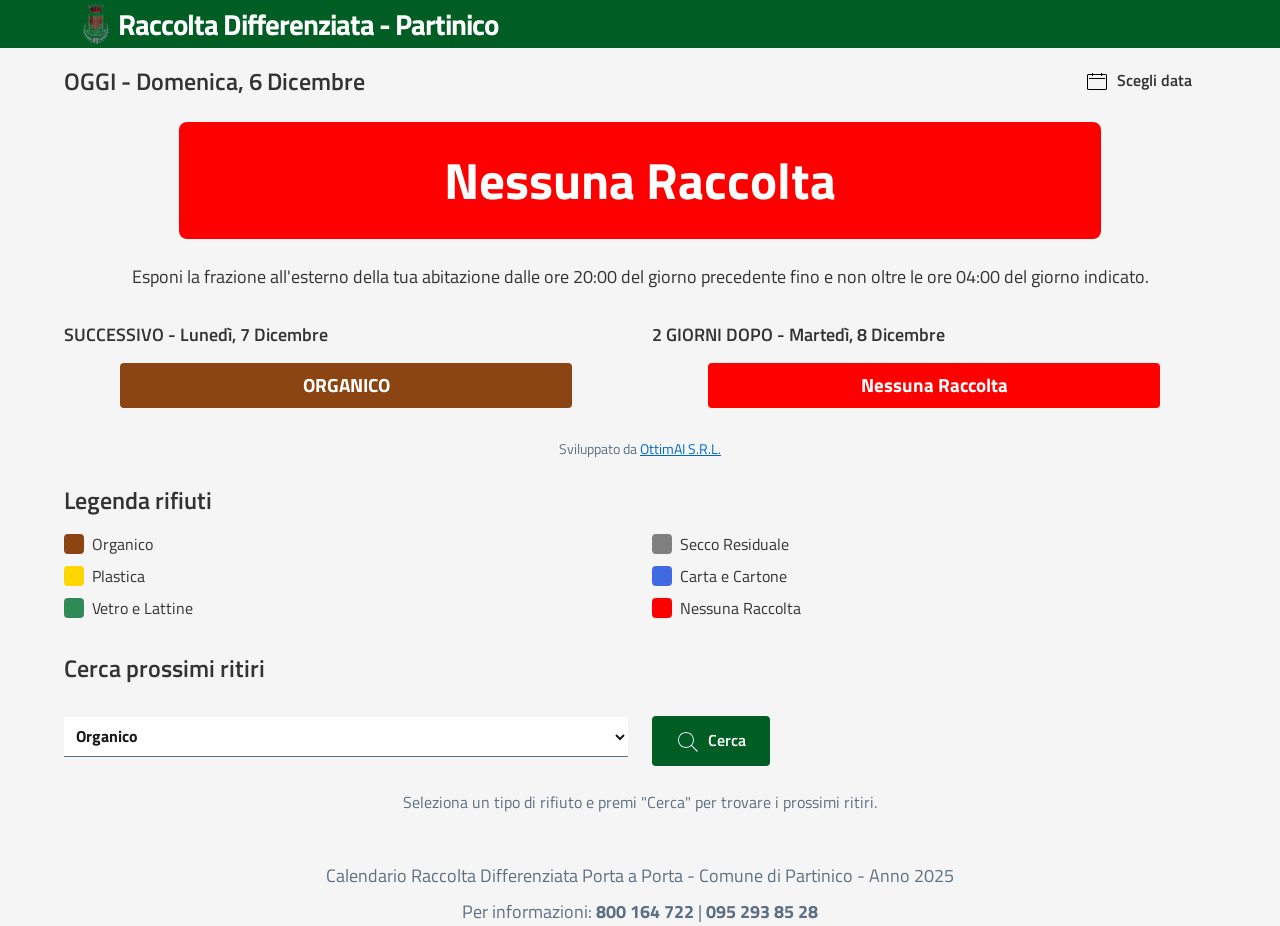
==== index.html @ b83c81ab "add June through December 2026 to waste schedule Backfilled 214 entries from the 2026 PDF calendar (" ====
<!DOCTYPE html>
<html lang="it">

<head>
    <meta charset="UTF-8">
    <meta name="viewport" content="width=device-width, initial-scale=1.0">
    <title>Raccolta Differenziata Partinico</title>
    <link rel="manifest" href="manifest.json">
    <link rel="icon" href="icons/icon-48x48.png" type="image/png">
    <meta name="theme-color" content="#005e25">
    <meta name="apple-mobile-web-app-capable" content="yes">
    <meta name="apple-mobile-web-app-status-bar-style" content="black">
    <meta name="apple-mobile-web-app-title" content="Raccolta Differenziata Partinico">
    <link rel="apple-touch-icon" href="icons/icon-152x152.png">
    <link rel="apple-touch-icon" sizes="152x152" href="icons/icon-152x152.png">
    <link rel="apple-touch-icon" sizes="192x192" href="icons/icon-192x192.png">

    <!-- Bootstrap Italia CSS -->
    <link rel="stylesheet" href="bootstrap-italia/css/bootstrap-italia.min.css">
    <!-- Custom Theme CSS -->
    <link rel="stylesheet" href="custom-theme.css">

</head>

<body>
    <!-- Bootstrap Italia Header -->
    <header class="it-header-wrapper">
        <div class="it-header-slim-wrapper">
            <div class="container">
                <div class="row">
                    <div class="col-12">
                        <div class="it-header-slim-wrapper-content">
                            <div class="header-slim-left">
                                <div class="d-flex align-items-center">
                                    <img src="/cropped-Partinico-Logo-New.png" alt="Comune di Partinico" height="40"
                                        class="me-2">
                                    <div class="it-brand-text">
                                        <h1 class="it-brand-title">Raccolta Differenziata - Partinico</h1>
                                    </div>
                                </div>
                            </div>
                            <div class="header-slim-right">
                                <div class="d-flex align-items-center gap-3">
                                    <button id="install-button" class="btn btn-outline-light btn-sm install-button"
                                        style="display: none;">
                                        <svg class="icon me-1 dark" style="width: 12px; height: 12px;">
                                            <use href="bootstrap-italia/svg/sprites.svg#it-plus"></use>
                                        </svg>
                                        Installa
                                    </button>
                                </div>
                            </div>
                        </div>
                    </div>
                </div>
            </div>
        </div>
    </header>

    <!-- Main Content Container -->
    <div class="container">

        <!-- Today's Waste Text -->
        <div class="mb-4 mt-2">
            <div class="d-flex justify-content-between align-items-center mb-3">
                <h5 class="mb-0">
                    <span id="display-date-label">OGGI</span> - <span id="today-date"></span>
                </h5>
                <button id="date-picker-button" class="btn btn-sm btn-outline">
                    <svg class="icon icon-sm me-1">
                        <use href="bootstrap-italia/svg/sprites.svg#it-calendar"></use>
                    </svg>
                    Scegli data
                </button>
            </div>
            <div class="text-center">
                <div id="today-waste-type" class="badge-waste mb-3">Caricamento...</div>
                <p class="mb-0">Esponi la frazione all'esterno della tua abitazione dalle ore 20:00 del giorno
                    precedente fino e non oltre le ore 04:00 del giorno indicato.</p>
            </div>
        </div>

        <!-- Next Days Cards -->
        <div class="row mb-1">
            <div class="col-md-6">
                <div class="mb-4 mt-2">
                    <div class="d-flex justify-content-between align-items-center mb-3">
                        <h6 class="mb-0">
                            SUCCESSIVO - <span id="tomorrow-date"></span>
                        </h6>
                    </div>
                    <div class="text-center">
                        <div id="tomorrow-waste-type" class="badge-waste small">Caricamento...</div>
                    </div>
                </div>
            </div>
            <div class="col-md-6">
                <div class="mb-4 mt-2">
                    <div class="d-flex justify-content-between align-items-center mb-3">
                        <h6 class="mb-0">
                            2 GIORNI DOPO - <span id="day-after-date"></span>
                        </h6>
                    </div>
                    <div class="text-center">
                        <div id="day-after-waste-type" class="badge-waste small">Caricamento...</div>
                    </div>
                </div>
            </div>
        </div>

        <div class="text-center mb-4">
            <small class="text-muted">Sviluppato da <a href="https://ottimai.com" target="_blank" rel="noopener noreferrer">OttimAI S.R.L.</a></small>
        </div>

        <!-- Legend Card -->
        <div class="mb-4">
            <div class="d-flex justify-content-between align-items-center mb-3">
                <h5 class="mb-0">
                    Legenda rifiuti
                </h5>
            </div>
            <div class="row">
                <div class="col-md-6 col-12 mb-2">
                    <div class="d-flex align-items-center">
                        <span class="legend-color organico me-2"></span>
                        <span>Organico</span>
                    </div>
                </div>
                <div class="col-md-6 col-12 mb-2">
                    <div class="d-flex align-items-center">
                        <span class="legend-color secco-residuale me-2"></span>
                        <span>Secco Residuale</span>
                    </div>
                </div>
                <div class="col-md-6 col-12 mb-2">
                    <div class="d-flex align-items-center">
                        <span class="legend-color plastica me-2"></span>
                        <span>Plastica</span>
                    </div>
                </div>
                <div class="col-md-6 col-12 mb-2">
                    <div class="d-flex align-items-center">
                        <span class="legend-color carta-cartone me-2"></span>
                        <span>Carta e Cartone</span>
                    </div>
                </div>
                <div class="col-md-6 col-12 mb-2">
                    <div class="d-flex align-items-center">
                        <span class="legend-color vetro-lattine me-2"></span>
                        <span>Vetro e Lattine</span>
                    </div>
                </div>
                <div class="col-md-6 col-12 mb-2">
                    <div class="d-flex align-items-center">
                        <span class="legend-color nessuna-raccolta me-2"></span>
                        <span>Nessuna Raccolta</span>
                    </div>
                </div>
            </div>
        </div>

        <!-- Waste Search Card -->
        <div class="mb-4">
            <div class="d-flex justify-content-between align-items-center mb-3">
                <h5 class="mb-0">
                    Cerca prossimi ritiri
                </h5>
            </div>
            <div class="row align-items-center mb-3 py-2">
                <div class="col select-wrapper">
                    <select id="waste-type-select" class="form-control">
                        <option value="ORGANICO">Organico</option>
                        <option value="SECCO RESIDUALE">Secco Residuale</option>
                        <option value="PLASTICA">Plastica</option>
                        <option value="CARTA E CARTONE">Carta e Cartone</option>
                        <option value="VETRO E LATTINE">Vetro e Lattine</option>
                    </select>
                </div>
                <div class="col">
                    <button id="search-waste-button" class="btn btn-primary mt-2">
                        <svg class="icon icon-light icon-sm me-1">
                            <use href="bootstrap-italia/svg/sprites.svg#it-search"></use>
                        </svg>
                        Cerca
                    </button>
                </div>
            </div>
            <div id="waste-search-results">
                <div class="results-message text-center text-muted">
                    Seleziona un tipo di rifiuto e premi "Cerca" per trovare i prossimi ritiri.
                </div>
                <div class="next-pickups" style="display: none;">
                    <h6>Prossimi 3 ritiri:</h6>
                    <div class="row">
                        <div class="col-lg-4 col-md-6 mb-3">
                            <div class="it-card pickup-card">
                                <div class="it-card-body text-center">
                                    <div class="pickup-date fw-bold" id="pickup-date-1">Data</div>
                                    <div class="pickup-day text-muted" id="pickup-day-1">Giorno</div>
                                </div>
                            </div>
                        </div>
                        <div class="col-lg-4 col-md-6 mb-3">
                            <div class="it-card pickup-card">
                                <div class="it-card-body text-center">
                                    <div class="pickup-date fw-bold" id="pickup-date-2">Data</div>
                                    <div class="pickup-day text-muted" id="pickup-day-2">Giorno</div>
                                </div>
                            </div>
                        </div>
                        <div class="col-lg-4 col-md-6 mb-3">
                            <div class="it-card pickup-card">
                                <div class="it-card-body text-center">
                                    <div class="pickup-date fw-bold" id="pickup-date-3">Data</div>
                                    <div class="pickup-day text-muted" id="pickup-day-3">Giorno</div>
                                </div>
                            </div>
                        </div>
                    </div>
                </div>
            </div>
        </div>

        <!-- Footer -->
        <footer class="mt-5">
            <div class="text-center text-muted">
                <p class="mb-2">Calendario Raccolta Differenziata Porta a Porta - Comune di Partinico - Anno 2025</p>
                <p class="mb-0">Per informazioni: <strong>800 164 722</strong> | <strong>095 293 85 28</strong></p>
            </div>
        </footer>
    </div>

    <!-- Bootstrap Italia Calendar Modal -->
    <div class="modal fade" id="calendar-container" tabindex="-1" aria-labelledby="calendarModalLabel"
        aria-hidden="true">
        <div class="modal-dialog modal-dialog-centered">
            <div class="modal-content">
                <div class="modal-header">
                    <h5 class="modal-title" id="calendar-month-year">Mese Anno</h5>
                    <div class="d-flex gap-2 mb-2">
                        <button type="button" class="btn btn-primary btn-xs" id="prev-month">
                            <svg class="icon icon-xs icon-light">
                                <use href="bootstrap-italia/svg/sprites.svg#it-chevron-left"></use>
                            </svg>
                        </button>
                        <button type="button" class="btn btn-primary btn-xs" id="next-month">
                            <svg class="icon icon-xs icon-light">
                                <use href="bootstrap-italia/svg/sprites.svg#it-chevron-right"></use>
                            </svg>
                        </button>
                    </div>
                </div>
                <div class="modal-body">
                    <div class="calendar-grid" id="calendar-grid">
                        <!-- Day headers -->
                        <div class="calendar-day-header">L</div>
                        <div class="calendar-day-header">M</div>
                        <div class="calendar-day-header">M</div>
                        <div class="calendar-day-header">G</div>
                        <div class="calendar-day-header">V</div>
                        <div class="calendar-day-header">S</div>
                        <div class="calendar-day-header">D</div>

                        <!-- Calendar days will be inserted here by JavaScript -->
                    </div>
                </div>
                <div class="modal-footer">
                    <button type="button" class="btn btn-secondary" id="today-button">Oggi</button>
                    <button type="button" class="btn btn-outline-secondary" data-bs-dismiss="modal"
                        id="close-calendar">Chiudi</button>
                </div>
            </div>
        </div>
    </div>

    <!-- iOS Install Instructions Modal -->
    <div class="modal fade" id="ios-install-modal" tabindex="-1" aria-labelledby="iosInstallModalLabel"
        aria-hidden="true">
        <div class="modal-dialog modal-dialog-centered">
            <div class="modal-content">
                <div class="modal-header">
                    <h5 class="modal-title" id="iosInstallModalLabel">Installa l'app</h5>
                    <button type="button" class="btn-close" data-bs-dismiss="modal" aria-label="Chiudi"></button>
                </div>
                <div class="modal-body">
                    <p>Per installare questa app sul tuo dispositivo iOS:</p>
                    <ol class="mb-0">
                        <li>Tocca l'icona <strong>Condividi</strong>
                            <svg class="icon icon-sm align-middle">
                                <use href="bootstrap-italia/svg/sprites.svg#it-share"></use>
                            </svg>
                            nella barra di Safari.
                        </li>
                        <li>Scorri e seleziona <strong>"Aggiungi a Home"</strong>.</li>
                        <li>Tocca <strong>"Aggiungi"</strong> in alto a destra.</li>
                    </ol>
                </div>
                <div class="modal-footer">
                    <button type="button" class="btn btn-outline-secondary" data-bs-dismiss="modal">Chiudi</button>
                </div>
            </div>
        </div>
    </div>

    <!-- Bootstrap Italia JavaScript -->
    <script src="bootstrap-italia/js/bootstrap-italia.bundle.min.js"></script>

    <script>
        bootstrap.loadFonts('/bootstrap-italia/fonts');
        // Waste schedule data - format: YYYY-MM-DD
        const wasteSchedule = {
            // January 2025
            "2025-01-01": "Nessuna Raccolta",
            "2025-01-02": "CARTA E CARTONE",
            "2025-01-03": "ORGANICO",
            "2025-01-04": "PLASTICA",
            "2025-01-05": "Nessuna Raccolta",
            "2025-01-06": "Nessuna Raccolta",
            "2025-01-07": "ORGANICO",
            "2025-01-08": "SECCO RESIDUALE",
            "2025-01-09": "CARTA E CARTONE",
            "2025-01-10": "ORGANICO",
            "2025-01-11": "PLASTICA",
            "2025-01-12": "Nessuna Raccolta",
            "2025-01-13": "ORGANICO",
            "2025-01-14": "SECCO RESIDUALE",
            "2025-01-15": "VETRO E LATTINE",
            "2025-01-16": "CARTA E CARTONE",
            "2025-01-17": "ORGANICO",
            "2025-01-18": "PLASTICA",
            "2025-01-19": "Nessuna Raccolta",
            "2025-01-20": "ORGANICO",
            "2025-01-21": "SECCO RESIDUALE",
            "2025-01-22": "CARTA E CARTONE",
            "2025-01-23": "ORGANICO",
            "2025-01-24": "ORGANICO",
            "2025-01-25": "PLASTICA",
            "2025-01-26": "Nessuna Raccolta",
            "2025-01-27": "ORGANICO",
            "2025-01-28": "SECCO RESIDUALE",
            "2025-01-29": "VETRO E LATTINE",
            "2025-01-30": "CARTA E CARTONE",
            "2025-01-31": "ORGANICO",
            // February 2025
            "2025-02-01": "PLASTICA",
            "2025-02-02": "Nessuna Raccolta",
            "2025-02-03": "ORGANICO",
            "2025-02-04": "SECCO RESIDUALE",
            "2025-02-05": "VETRO E LATTINE",
            "2025-02-06": "CARTA E CARTONE",
            "2025-02-07": "ORGANICO",
            "2025-02-08": "PLASTICA",
            "2025-02-09": "Nessuna Raccolta",
            "2025-02-10": "ORGANICO",
            "2025-02-11": "SECCO RESIDUALE",
            "2025-02-12": "VETRO E LATTINE",
            "2025-02-13": "CARTA E CARTONE",
            "2025-02-14": "ORGANICO",
            "2025-02-15": "PLASTICA",
            "2025-02-16": "Nessuna Raccolta",
            "2025-02-17": "ORGANICO",
            "2025-02-18": "SECCO RESIDUALE",
            "2025-02-19": "VETRO E LATTINE",
            "2025-02-20": "CARTA E CARTONE",
            "2025-02-21": "ORGANICO",
            "2025-02-22": "PLASTICA",
            "2025-02-23": "Nessuna Raccolta",
            "2025-02-24": "ORGANICO",
            "2025-02-25": "SECCO RESIDUALE",
            "2025-02-26": "VETRO E LATTINE",
            "2025-02-27": "CARTA E CARTONE",
            "2025-02-28": "ORGANICO",
            // March 2025
            "2025-03-01": "PLASTICA",
            "2025-03-02": "Nessuna Raccolta",
            "2025-03-03": "ORGANICO",
            "2025-03-04": "SECCO RESIDUO",
            "2025-03-05": "VETRO E LATTINE",
            "2025-03-06": "CARTA E CARTONE",
            "2025-03-07": "ORGANICO",
            "2025-03-08": "PLASTICA",
            "2025-03-09": "Nessuna Raccolta",
            "2025-03-10": "ORGANICO",
            "2025-03-11": "SECCO RESIDUO",
            "2025-03-12": "VETRO E LATTINE",
            "2025-03-13": "CARTA E CARTONE",
            "2025-03-14": "ORGANICO",
            "2025-03-15": "PLASTICA",
            "2025-03-16": "Nessuna Raccolta",
            "2025-03-17": "ORGANICO",
            "2025-03-18": "SECCO RESIDUO",
            "2025-03-19": "VETRO E LATTINE",
            "2025-03-20": "CARTA E CARTONE",
            "2025-03-21": "ORGANICO",
            "2025-03-22": "PLASTICA",
            "2025-03-23": "Nessuna Raccolta",
            "2025-03-24": "ORGANICO",
            "2025-03-25": "SECCO RESIDUO",
            "2025-03-26": "VETRO E LATTINE",
            "2025-03-27": "CARTA E CARTONE",
            "2025-03-28": "ORGANICO",
            "2025-03-29": "PLASTICA",
            "2025-03-30": "Nessuna Raccolta",
            "2025-03-31": "ORGANICO",
            // April 2025
            "2025-04-01": "SECCO RESIDUALE",
            "2025-04-02": "VETRO E LATTINE",
            "2025-04-03": "CARTA E CARTONE",
            "2025-04-04": "ORGANICO",
            "2025-04-05": "PLASTICA",
            "2025-04-06": "Nessuna Raccolta",
            "2025-04-07": "ORGANICO",
            "2025-04-08": "SECCO RESIDUALE",
            "2025-04-09": "VETRO E LATTINE",
            "2025-04-10": "CARTA E CARTONE",
            "2025-04-11": "ORGANICO",
            "2025-04-12": "PLASTICA",
            "2025-04-13": "Nessuna Raccolta",
            "2025-04-14": "ORGANICO",
            "2025-04-15": "SECCO RESIDUALE",
            "2025-04-16": "VETRO E LATTINE",
            "2025-04-17": "CARTA E CARTONE",
            "2025-04-18": "ORGANICO",
            "2025-04-19": "PLASTICA",
            "2025-04-20": "Nessuna Raccolta",
            "2025-04-21": "Nessuna Raccolta",
            "2025-04-22": "ORGANICO",
            "2025-04-23": "CARTA E CARTONE",
            "2025-04-24": "ORGANICO",
            "2025-04-25": "Nessuna Raccolta",
            "2025-04-26": "PLASTICA",
            "2025-04-27": "Nessuna Raccolta",
            "2025-04-28": "SECCO RESIDUALE",
            "2025-04-29": "VETRO E LATTINE",
            "2025-04-30": "ORGANICO",
            // May 2025
            "2025-05-01": "Nessuna Raccolta",
            "2025-05-02": "ORGANICO",
            "2025-05-03": "PLASTICA",
            "2025-05-04": "Nessuna Raccolta",
            "2025-05-05": "ORGANICO",
            "2025-05-06": "SECCO RESIDUALE",
            "2025-05-07": "VETRO E LATTINE",
            "2025-05-08": "CARTA E CARTONE",
            "2025-05-09": "ORGANICO",
            "2025-05-10": "PLASTICA",
            "2025-05-11": "Nessuna Raccolta",
            "2025-05-12": "ORGANICO",
            "2025-05-13": "SECCO RESIDUALE",
            "2025-05-14": "VETRO E LATTINE",
            "2025-05-15": "CARTA E CARTONE",
            "2025-05-16": "ORGANICO",
            "2025-05-17": "PLASTICA",
            "2025-05-18": "Nessuna Raccolta",
            "2025-05-19": "ORGANICO",
            "2025-05-20": "SECCO RESIDUALE",
            "2025-05-21": "VETRO E LATTINE",
            "2025-05-22": "CARTA E CARTONE",
            "2025-05-23": "ORGANICO",
            "2025-05-24": "PLASTICA",
            "2025-05-25": "Nessuna Raccolta",
            "2025-05-26": "ORGANICO",
            "2025-05-27": "SECCO RESIDUALE",
            "2025-05-28": "VETRO E LATTINE",
            "2025-05-29": "CARTA E CARTONE",
            "2025-05-30": "ORGANICO",
            "2025-05-31": "PLASTICA",
            // June 2025
            "2025-06-01": "Nessuna Raccolta",
            "2025-06-02": "Nessuna Raccolta",
            "2025-06-03": "ORGANICO",
            "2025-06-04": "VETRO E LATTINE",
            "2025-06-05": "CARTA E CARTONE",
            "2025-06-06": "ORGANICO",
            "2025-06-07": "PLASTICA",
            "2025-06-08": "Nessuna Raccolta",
            "2025-06-09": "ORGANICO",
            "2025-06-10": "SECCO RESIDUALE",
            "2025-06-11": "VETRO E LATTINE",
            "2025-06-12": "CARTA E CARTONE",
            "2025-06-13": "ORGANICO",
            "2025-06-14": "PLASTICA",
            "2025-06-15": "Nessuna Raccolta",
            "2025-06-16": "ORGANICO",
            "2025-06-17": "VETRO E LATTINE",
            "2025-06-18": "ORGANICO",
            "2025-06-19": "CARTA E CARTONE",
            "2025-06-20": "ORGANICO",
            "2025-06-21": "PLASTICA",
            "2025-06-22": "Nessuna Raccolta",
            "2025-06-23": "ORGANICO",
            "2025-06-24": "SECCO RESIDUALE",
            "2025-06-25": "ORGANICO",
            "2025-06-26": "CARTA E CARTONE",
            "2025-06-27": "ORGANICO",
            "2025-06-28": "PLASTICA",
            "2025-06-29": "Nessuna Raccolta",
            "2025-06-30": "ORGANICO",
            // July 2025
            "2025-07-01": "VETRO E LATTINE",
            "2025-07-02": "ORGANICO",
            "2025-07-03": "CARTA E CARTONE",
            "2025-07-04": "ORGANICO",
            "2025-07-05": "PLASTICA",
            "2025-07-06": "Nessuna Raccolta",
            "2025-07-07": "ORGANICO",
            "2025-07-08": "SECCO RESIDUALE",
            "2025-07-09": "ORGANICO",
            "2025-07-10": "CARTA E CARTONE",
            "2025-07-11": "ORGANICO",
            "2025-07-12": "PLASTICA",
            "2025-07-13": "Nessuna Raccolta",
            "2025-07-14": "ORGANICO",
            "2025-07-15": "VETRO E LATTINE",
            "2025-07-16": "ORGANICO",
            "2025-07-17": "CARTA E CARTONE",
            "2025-07-18": "ORGANICO",
            "2025-07-19": "PLASTICA",
            "2025-07-20": "Nessuna Raccolta",
            "2025-07-21": "ORGANICO",
            "2025-07-22": "SECCO RESIDUALE",
            "2025-07-23": "ORGANICO",
            "2025-07-24": "CARTA E CARTONE",
            "2025-07-25": "ORGANICO",
            "2025-07-26": "PLASTICA",
            "2025-07-27": "Nessuna Raccolta",
            "2025-07-28": "ORGANICO",
            "2025-07-29": "VETRO E LATTINE",
            "2025-07-30": "ORGANICO",
            "2025-07-31": "CARTA E CARTONE",
            // August 2025
            "2025-08-01": "ORGANICO",
            "2025-08-02": "PLASTICA",
            "2025-08-03": "Nessuna Raccolta",
            "2025-08-04": "ORGANICO",
            "2025-08-05": "SECCO RESIDUALE",
            "2025-08-06": "ORGANICO",
            "2025-08-07": "CARTA E CARTONE",
            "2025-08-08": "ORGANICO",
            "2025-08-09": "PLASTICA",
            "2025-08-10": "Nessuna Raccolta",
            "2025-08-11": "ORGANICO",
            "2025-08-12": "VETRO E LATTINE",
            "2025-08-13": "ORGANICO",
            "2025-08-14": "CARTA E CARTONE",
            "2025-08-15": "Nessuna Raccolta",
            "2025-08-16": "PLASTICA",
            "2025-08-17": "Nessuna Raccolta",
            "2025-08-18": "ORGANICO",
            "2025-08-19": "SECCO RESIDUALE",
            "2025-08-20": "ORGANICO",
            "2025-08-21": "CARTA E CARTONE",
            "2025-08-22": "ORGANICO",
            "2025-08-23": "PLASTICA",
            "2025-08-24": "Nessuna Raccolta",
            "2025-08-25": "ORGANICO",
            "2025-08-26": "VETRO E LATTINE",
            "2025-08-27": "ORGANICO",
            "2025-08-28": "CARTA E CARTONE",
            "2025-08-29": "ORGANICO",
            "2025-08-30": "PLASTICA",
            "2025-08-31": "Nessuna Raccolta",
            // September 2025
            "2025-09-01": "ORGANICO",
            "2025-09-02": "SECCO RESIDUALE",
            "2025-09-03": "ORGANICO",
            "2025-09-04": "CARTA E CARTONE",
            "2025-09-05": "ORGANICO",
            "2025-09-06": "PLASTICA",
            "2025-09-07": "Nessuna Raccolta",
            "2025-09-08": "ORGANICO",
            "2025-09-09": "VETRO E LATTINE",
            "2025-09-10": "ORGANICO",
            "2025-09-11": "CARTA E CARTONE",
            "2025-09-12": "ORGANICO",
            "2025-09-13": "PLASTICA",
            "2025-09-14": "Nessuna Raccolta",
            "2025-09-15": "ORGANICO",
            "2025-09-16": "SECCO RESIDUALE",
            "2025-09-17": "ORGANICO",
            "2025-09-18": "CARTA E CARTONE",
            "2025-09-19": "ORGANICO",
            "2025-09-20": "PLASTICA",
            "2025-09-21": "Nessuna Raccolta",
            "2025-09-22": "ORGANICO",
            "2025-09-23": "VETRO E LATTINE",
            "2025-09-24": "ORGANICO",
            "2025-09-25": "CARTA E CARTONE",
            "2025-09-26": "ORGANICO",
            "2025-09-27": "PLASTICA",
            "2025-09-28": "Nessuna Raccolta",
            "2025-09-29": "ORGANICO",
            "2025-09-30": "SECCO RESIDUALE",
            // October 2025
            "2025-10-01": "ORGANICO",
            "2025-10-02": "CARTA E CARTONE",
            "2025-10-03": "ORGANICO",
            "2025-10-04": "PLASTICA",
            "2025-10-05": "Nessuna Raccolta",
            "2025-10-06": "ORGANICO",
            "2025-10-07": "VETRO E LATTINE",
            "2025-10-08": "ORGANICO",
            "2025-10-09": "CARTA E CARTONE",
            "2025-10-10": "ORGANICO",
            "2025-10-11": "PLASTICA",
            "2025-10-12": "Nessuna Raccolta",
            "2025-10-13": "ORGANICO",
            "2025-10-14": "SECCO RESIDUALE",
            "2025-10-15": "ORGANICO",
            "2025-10-16": "CARTA E CARTONE",
            "2025-10-17": "ORGANICO",
            "2025-10-18": "PLASTICA",
            "2025-10-19": "Nessuna Raccolta",
            "2025-10-20": "ORGANICO",
            "2025-10-21": "VETRO E LATTINE",
            "2025-10-22": "ORGANICO",
            "2025-10-23": "CARTA E CARTONE",
            "2025-10-24": "ORGANICO",
            "2025-10-25": "PLASTICA",
            "2025-10-26": "Nessuna Raccolta",
            "2025-10-27": "ORGANICO",
            "2025-10-28": "SECCO RESIDUALE",
            "2025-10-29": "CARTA E CARTONE",
            "2025-10-30": "ORGANICO",
            "2025-10-31": "PLASTICA",
            // November 2025
            "2025-11-01": "Nessuna Raccolta",
            "2025-11-02": "Nessuna Raccolta",
            "2025-11-03": "ORGANICO",
            "2025-11-04": "VETRO E LATTINE",
            "2025-11-05": "CARTA E CARTONE",
            "2025-11-06": "Nessuna Raccolta",
            "2025-11-07": "ORGANICO",
            "2025-11-08": "PLASTICA",
            "2025-11-09": "Nessuna Raccolta",
            "2025-11-10": "ORGANICO",
            "2025-11-11": "SECCO RESIDUALE",
            "2025-11-12": "VETRO E LATTINE",
            "2025-11-13": "CARTA E CARTONE",
            "2025-11-14": "ORGANICO",
            "2025-11-15": "PLASTICA",
            "2025-11-16": "Nessuna Raccolta",
            "2025-11-17": "ORGANICO",
            "2025-11-18": "SECCO RESIDUALE",
            "2025-11-19": "VETRO E LATTINE",
            "2025-11-20": "CARTA E CARTONE",
            "2025-11-21": "ORGANICO",
            "2025-11-22": "PLASTICA",
            "2025-11-23": "Nessuna Raccolta",
            "2025-11-24": "ORGANICO",
            "2025-11-25": "SECCO RESIDUALE",
            "2025-11-26": "VETRO E LATTINE",
            "2025-11-27": "CARTA E CARTONE",
            "2025-11-28": "ORGANICO",
            "2025-11-29": "PLASTICA",
            "2025-11-30": "Nessuna Raccolta",
            // December 2025
            "2025-12-01": "ORGANICO",
            "2025-12-02": "SECCO RESIDUALE",
            "2025-12-03": "VETRO E LATTINE",
            "2025-12-04": "CARTA E CARTONE",
            "2025-12-05": "ORGANICO",
            "2025-12-06": "PLASTICA",
            "2025-12-07": "Nessuna Raccolta",
            "2025-12-08": "Nessuna Raccolta",
            "2025-12-09": "ORGANICO",
            "2025-12-10": "VETRO E LATTINE",
            "2025-12-11": "CARTA E CARTONE",
            "2025-12-12": "ORGANICO",
            "2025-12-13": "PLASTICA",
            "2025-12-14": "Nessuna Raccolta",
            "2025-12-15": "ORGANICO",
            "2025-12-16": "SECCO RESIDUALE",
            "2025-12-17": "CARTA E CARTONE",
            "2025-12-18": "ORGANICO",
            "2025-12-19": "ORGANICO",
            "2025-12-20": "PLASTICA",
            "2025-12-21": "Nessuna Raccolta",
            "2025-12-22": "ORGANICO",
            "2025-12-23": "SECCO RESIDUALE",
            "2025-12-24": "CARTA E CARTONE",
            "2025-12-25": "Nessuna Raccolta",
            "2025-12-26": "Nessuna Raccolta",
            "2025-12-27": "PLASTICA",
            "2025-12-28": "Nessuna Raccolta",
            "2025-12-29": "ORGANICO",
            "2025-12-30": "VETRO E LATTINE",
            "2025-12-31": "CARTA E CARTONE",
            // January 2026
            "2026-01-01": "Nessuna Raccolta",
            "2026-01-02": "ORGANICO",
            "2026-01-03": "PLASTICA",
            "2026-01-04": "Nessuna Raccolta",
            "2026-01-05": "ORGANICO",
            "2026-01-06": "Nessuna Raccolta",
            "2026-01-07": "SECCO RESIDUALE",
            "2026-01-08": "CARTA E CARTONE",
            "2026-01-09": "ORGANICO",
            "2026-01-10": "PLASTICA",
            "2026-01-11": "Nessuna Raccolta",
            "2026-01-12": "ORGANICO",
            "2026-01-13": "SECCO RESIDUALE",
            "2026-01-14": "VETRO E LATTINE",
            "2026-01-15": "CARTA E CARTONE",
            "2026-01-16": "ORGANICO",
            "2026-01-17": "PLASTICA",
            "2026-01-18": "Nessuna Raccolta",
            "2026-01-19": "ORGANICO",
            "2026-01-20": "SECCO RESIDUALE",
            "2026-01-21": "VETRO E LATTINE",
            "2026-01-22": "CARTA E CARTONE",
            "2026-01-23": "ORGANICO",
            "2026-01-24": "PLASTICA",
            "2026-01-25": "Nessuna Raccolta",
            "2026-01-26": "ORGANICO",
            "2026-01-27": "SECCO RESIDUALE",
            "2026-01-28": "VETRO E LATTINE",
            "2026-01-29": "CARTA E CARTONE",
            "2026-01-30": "ORGANICO",
            "2026-01-31": "PLASTICA",
            // February 2026
            "2026-02-01": "Nessuna Raccolta",
            "2026-02-02": "ORGANICO",
            "2026-02-03": "SECCO RESIDUALE",
            "2026-02-04": "VETRO E LATTINE",
            "2026-02-05": "CARTA E CARTONE",
            "2026-02-06": "ORGANICO",
            "2026-02-07": "PLASTICA",
            "2026-02-08": "Nessuna Raccolta",
            "2026-02-09": "ORGANICO",
            "2026-02-10": "SECCO RESIDUALE",
            "2026-02-11": "VETRO E LATTINE",
            "2026-02-12": "CARTA E CARTONE",
            "2026-02-13": "ORGANICO",
            "2026-02-14": "PLASTICA",
            "2026-02-15": "Nessuna Raccolta",
            "2026-02-16": "ORGANICO",
            "2026-02-17": "SECCO RESIDUALE",
            "2026-02-18": "VETRO E LATTINE",
            "2026-02-19": "CARTA E CARTONE",
            "2026-02-20": "ORGANICO",
            "2026-02-21": "PLASTICA",
            "2026-02-22": "Nessuna Raccolta",
            "2026-02-23": "ORGANICO",
            "2026-02-24": "SECCO RESIDUALE",
            "2026-02-25": "VETRO E LATTINE",
            "2026-02-26": "CARTA E CARTONE",
            "2026-02-27": "ORGANICO",
            "2026-02-28": "PLASTICA",
            // March 2026
            "2026-03-01": "Nessuna Raccolta",
            "2026-03-02": "ORGANICO",
            "2026-03-03": "SECCO RESIDUALE",
            "2026-03-04": "VETRO E LATTINE",
            "2026-03-05": "CARTA E CARTONE",
            "2026-03-06": "ORGANICO",
            "2026-03-07": "PLASTICA",
            "2026-03-08": "Nessuna Raccolta",
            "2026-03-09": "ORGANICO",
            "2026-03-10": "SECCO RESIDUALE",
            "2026-03-11": "VETRO E LATTINE",
            "2026-03-12": "CARTA E CARTONE",
            "2026-03-13": "ORGANICO",
            "2026-03-14": "PLASTICA",
            "2026-03-15": "Nessuna Raccolta",
            "2026-03-16": "ORGANICO",
            "2026-03-17": "SECCO RESIDUALE",
            "2026-03-18": "VETRO E LATTINE",
            "2026-03-19": "CARTA E CARTONE",
            "2026-03-20": "ORGANICO",
            "2026-03-21": "PLASTICA",
            "2026-03-22": "Nessuna Raccolta",
            "2026-03-23": "ORGANICO",
            "2026-03-24": "SECCO RESIDUALE",
            "2026-03-25": "VETRO E LATTINE",
            "2026-03-26": "CARTA E CARTONE",
            "2026-03-27": "ORGANICO",
            "2026-03-28": "PLASTICA",
            "2026-03-29": "Nessuna Raccolta",
            "2026-03-30": "ORGANICO",
            "2026-03-31": "SECCO RESIDUALE",
            // April 2026
            "2026-04-01": "VETRO E LATTINE",
            "2026-04-02": "CARTA E CARTONE",
            "2026-04-03": "ORGANICO",
            "2026-04-04": "PLASTICA",
            "2026-04-05": "Nessuna Raccolta",
            "2026-04-06": "Nessuna Raccolta",
            "2026-04-07": "ORGANICO",
            "2026-04-08": "VETRO E LATTINE",
            "2026-04-09": "CARTA E CARTONE",
            "2026-04-10": "ORGANICO",
            "2026-04-11": "PLASTICA",
            "2026-04-12": "Nessuna Raccolta",
            "2026-04-13": "ORGANICO",
            "2026-04-14": "SECCO RESIDUALE",
            "2026-04-15": "VETRO E LATTINE",
            "2026-04-16": "CARTA E CARTONE",
            "2026-04-17": "ORGANICO",
            "2026-04-18": "PLASTICA",
            "2026-04-19": "Nessuna Raccolta",
            "2026-04-20": "ORGANICO",
            "2026-04-21": "VETRO E LATTINE",
            "2026-04-22": "CARTA E CARTONE",
            "2026-04-23": "ORGANICO",
            "2026-04-24": "PLASTICA",
            "2026-04-25": "Nessuna Raccolta",
            "2026-04-26": "Nessuna Raccolta",
            "2026-04-27": "ORGANICO",
            "2026-04-28": "SECCO RESIDUALE",
            "2026-04-29": "CARTA E CARTONE",
            "2026-04-30": "ORGANICO",
            // May 2026
            "2026-05-01": "Nessuna Raccolta",
            "2026-05-02": "PLASTICA",
            "2026-05-03": "Nessuna Raccolta",
            "2026-05-04": "ORGANICO",
            "2026-05-05": "SECCO RESIDUALE",
            "2026-05-06": "VETRO E LATTINE",
            "2026-05-07": "CARTA E CARTONE",
            "2026-05-08": "ORGANICO",
            "2026-05-09": "PLASTICA",
            "2026-05-10": "Nessuna Raccolta",
            "2026-05-11": "ORGANICO",
            "2026-05-12": "SECCO RESIDUALE",
            "2026-05-13": "VETRO E LATTINE",
            "2026-05-14": "CARTA E CARTONE",
            "2026-05-15": "ORGANICO",
            "2026-05-16": "PLASTICA",
            "2026-05-17": "Nessuna Raccolta",
            "2026-05-18": "ORGANICO",
            "2026-05-19": "SECCO RESIDUALE",
            "2026-05-20": "VETRO E LATTINE",
            "2026-05-21": "CARTA E CARTONE",
            "2026-05-22": "ORGANICO",
            "2026-05-23": "PLASTICA",
            "2026-05-24": "Nessuna Raccolta",
            "2026-05-25": "ORGANICO",
            "2026-05-26": "SECCO RESIDUALE",
            "2026-05-27": "VETRO E LATTINE",
            "2026-05-28": "CARTA E CARTONE",
            "2026-05-29": "ORGANICO",
            "2026-05-30": "PLASTICA",
            "2026-05-31": "Nessuna Raccolta",
            // June 2026
            "2026-06-01": "ORGANICO",
            "2026-06-02": "Nessuna Raccolta",
            "2026-06-03": "ORGANICO",
            "2026-06-04": "CARTA E CARTONE",
            "2026-06-05": "ORGANICO",
            "2026-06-06": "PLASTICA",
            "2026-06-07": "Nessuna Raccolta",
            "2026-06-08": "ORGANICO",
            "2026-06-09": "SECCO RESIDUALE",
            "2026-06-10": "ORGANICO",
            "2026-06-11": "CARTA E CARTONE",
            "2026-06-12": "ORGANICO",
            "2026-06-13": "PLASTICA",
            "2026-06-14": "Nessuna Raccolta",
            "2026-06-15": "ORGANICO",
            "2026-06-16": "VETRO E LATTINE",
            "2026-06-17": "ORGANICO",
            "2026-06-18": "CARTA E CARTONE",
            "2026-06-19": "ORGANICO",
            "2026-06-20": "PLASTICA",
            "2026-06-21": "Nessuna Raccolta",
            "2026-06-22": "ORGANICO",
            "2026-06-23": "SECCO RESIDUALE",
            "2026-06-24": "ORGANICO",
            "2026-06-25": "CARTA E CARTONE",
            "2026-06-26": "ORGANICO",
            "2026-06-27": "PLASTICA",
            "2026-06-28": "Nessuna Raccolta",
            "2026-06-29": "ORGANICO",
            "2026-06-30": "VETRO E LATTINE",
            // July 2026
            "2026-07-01": "ORGANICO",
            "2026-07-02": "CARTA E CARTONE",
            "2026-07-03": "ORGANICO",
            "2026-07-04": "PLASTICA",
            "2026-07-05": "Nessuna Raccolta",
            "2026-07-06": "ORGANICO",
            "2026-07-07": "SECCO RESIDUALE",
            "2026-07-08": "ORGANICO",
            "2026-07-09": "CARTA E CARTONE",
            "2026-07-10": "ORGANICO",
            "2026-07-11": "PLASTICA",
            "2026-07-12": "Nessuna Raccolta",
            "2026-07-13": "ORGANICO",
            "2026-07-14": "VETRO E LATTINE",
            "2026-07-15": "ORGANICO",
            "2026-07-16": "CARTA E CARTONE",
            "2026-07-17": "ORGANICO",
            "2026-07-18": "PLASTICA",
            "2026-07-19": "Nessuna Raccolta",
            "2026-07-20": "ORGANICO",
            "2026-07-21": "SECCO RESIDUALE",
            "2026-07-22": "ORGANICO",
            "2026-07-23": "CARTA E CARTONE",
            "2026-07-24": "ORGANICO",
            "2026-07-25": "PLASTICA",
            "2026-07-26": "Nessuna Raccolta",
            "2026-07-27": "ORGANICO",
            "2026-07-28": "VETRO E LATTINE",
            "2026-07-29": "ORGANICO",
            "2026-07-30": "CARTA E CARTONE",
            "2026-07-31": "ORGANICO",
            // August 2026
            "2026-08-01": "PLASTICA",
            "2026-08-02": "Nessuna Raccolta",
            "2026-08-03": "ORGANICO",
            "2026-08-04": "SECCO RESIDUALE",
            "2026-08-05": "ORGANICO",
            "2026-08-06": "CARTA E CARTONE",
            "2026-08-07": "ORGANICO",
            "2026-08-08": "PLASTICA",
            "2026-08-09": "Nessuna Raccolta",
            "2026-08-10": "ORGANICO",
            "2026-08-11": "VETRO E LATTINE",
            "2026-08-12": "CARTA E CARTONE",
            "2026-08-13": "ORGANICO",
            "2026-08-14": "PLASTICA",
            "2026-08-15": "Nessuna Raccolta",
            "2026-08-16": "Nessuna Raccolta",
            "2026-08-17": "ORGANICO",
            "2026-08-18": "SECCO RESIDUALE",
            "2026-08-19": "ORGANICO",
            "2026-08-20": "CARTA E CARTONE",
            "2026-08-21": "ORGANICO",
            "2026-08-22": "PLASTICA",
            "2026-08-23": "Nessuna Raccolta",
            "2026-08-24": "ORGANICO",
            "2026-08-25": "VETRO E LATTINE",
            "2026-08-26": "ORGANICO",
            "2026-08-27": "CARTA E CARTONE",
            "2026-08-28": "ORGANICO",
            "2026-08-29": "PLASTICA",
            "2026-08-30": "Nessuna Raccolta",
            "2026-08-31": "ORGANICO",
            // September 2026
            "2026-09-01": "SECCO RESIDUALE",
            "2026-09-02": "ORGANICO",
            "2026-09-03": "CARTA E CARTONE",
            "2026-09-04": "ORGANICO",
            "2026-09-05": "PLASTICA",
            "2026-09-06": "Nessuna Raccolta",
            "2026-09-07": "ORGANICO",
            "2026-09-08": "VETRO E LATTINE",
            "2026-09-09": "ORGANICO",
            "2026-09-10": "CARTA E CARTONE",
            "2026-09-11": "ORGANICO",
            "2026-09-12": "PLASTICA",
            "2026-09-13": "Nessuna Raccolta",
            "2026-09-14": "ORGANICO",
            "2026-09-15": "SECCO RESIDUALE",
            "2026-09-16": "ORGANICO",
            "2026-09-17": "CARTA E CARTONE",
            "2026-09-18": "ORGANICO",
            "2026-09-19": "PLASTICA",
            "2026-09-20": "Nessuna Raccolta",
            "2026-09-21": "ORGANICO",
            "2026-09-22": "VETRO E LATTINE",
            "2026-09-23": "ORGANICO",
            "2026-09-24": "CARTA E CARTONE",
            "2026-09-25": "ORGANICO",
            "2026-09-26": "PLASTICA",
            "2026-09-27": "Nessuna Raccolta",
            "2026-09-28": "ORGANICO",
            "2026-09-29": "SECCO RESIDUALE",
            "2026-09-30": "ORGANICO",
            // October 2026
            "2026-10-01": "CARTA E CARTONE",
            "2026-10-02": "ORGANICO",
            "2026-10-03": "PLASTICA",
            "2026-10-04": "Nessuna Raccolta",
            "2026-10-05": "ORGANICO",
            "2026-10-06": "VETRO E LATTINE",
            "2026-10-07": "ORGANICO",
            "2026-10-08": "CARTA E CARTONE",
            "2026-10-09": "ORGANICO",
            "2026-10-10": "PLASTICA",
            "2026-10-11": "Nessuna Raccolta",
            "2026-10-12": "ORGANICO",
            "2026-10-13": "SECCO RESIDUALE",
            "2026-10-14": "ORGANICO",
            "2026-10-15": "CARTA E CARTONE",
            "2026-10-16": "ORGANICO",
            "2026-10-17": "PLASTICA",
            "2026-10-18": "Nessuna Raccolta",
            "2026-10-19": "ORGANICO",
            "2026-10-20": "VETRO E LATTINE",
            "2026-10-21": "ORGANICO",
            "2026-10-22": "CARTA E CARTONE",
            "2026-10-23": "ORGANICO",
            "2026-10-24": "PLASTICA",
            "2026-10-25": "Nessuna Raccolta",
            "2026-10-26": "ORGANICO",
            "2026-10-27": "SECCO RESIDUALE",
            "2026-10-28": "ORGANICO",
            "2026-10-29": "CARTA E CARTONE",
            "2026-10-30": "ORGANICO",
            "2026-10-31": "PLASTICA",
            // November 2026
            "2026-11-01": "Nessuna Raccolta",
            "2026-11-02": "ORGANICO",
            "2026-11-03": "SECCO RESIDUALE",
            "2026-11-04": "CARTA E CARTONE",
            "2026-11-05": "ORGANICO",
            "2026-11-06": "Nessuna Raccolta",
            "2026-11-07": "PLASTICA",
            "2026-11-08": "Nessuna Raccolta",
            "2026-11-09": "ORGANICO",
            "2026-11-10": "SECCO RESIDUALE",
            "2026-11-11": "VETRO E LATTINE",
            "2026-11-12": "CARTA E CARTONE",
            "2026-11-13": "ORGANICO",
            "2026-11-14": "PLASTICA",
            "2026-11-15": "Nessuna Raccolta",
            "2026-11-16": "ORGANICO",
            "2026-11-17": "SECCO RESIDUALE",
            "2026-11-18": "VETRO E LATTINE",
            "2026-11-19": "CARTA E CARTONE",
            "2026-11-20": "ORGANICO",
            "2026-11-21": "PLASTICA",
            "2026-11-22": "Nessuna Raccolta",
            "2026-11-23": "ORGANICO",
            "2026-11-24": "SECCO RESIDUALE",
            "2026-11-25": "VETRO E LATTINE",
            "2026-11-26": "CARTA E CARTONE",
            "2026-11-27": "ORGANICO",
            "2026-11-28": "PLASTICA",
            "2026-11-29": "Nessuna Raccolta",
            "2026-11-30": "ORGANICO",
            // December 2026
            "2026-12-01": "SECCO RESIDUALE",
            "2026-12-02": "VETRO E LATTINE",
            "2026-12-03": "CARTA E CARTONE",
            "2026-12-04": "ORGANICO",
            "2026-12-05": "PLASTICA",
            "2026-12-06": "Nessuna Raccolta",
            "2026-12-07": "ORGANICO",
            "2026-12-08": "Nessuna Raccolta",
            "2026-12-09": "VETRO E LATTINE",
            "2026-12-10": "CARTA E CARTONE",
            "2026-12-11": "ORGANICO",
            "2026-12-12": "PLASTICA",
            "2026-12-13": "Nessuna Raccolta",
            "2026-12-14": "ORGANICO",
            "2026-12-15": "SECCO RESIDUALE",
            "2026-12-16": "VETRO E LATTINE",
            "2026-12-17": "CARTA E CARTONE",
            "2026-12-18": "ORGANICO",
            "2026-12-19": "PLASTICA",
            "2026-12-20": "Nessuna Raccolta",
            "2026-12-21": "ORGANICO",
            "2026-12-22": "SECCO RESIDUALE",
            "2026-12-23": "CARTA E CARTONE",
            "2026-12-24": "ORGANICO",
            "2026-12-25": "Nessuna Raccolta",
            "2026-12-26": "Nessuna Raccolta",
            "2026-12-27": "Nessuna Raccolta",
            "2026-12-28": "ORGANICO",
            "2026-12-29": "VETRO E LATTINE",
            "2026-12-30": "CARTA E CARTONE",
            "2026-12-31": "ORGANICO",
        };

        // Helper function to format date as YYYY-MM-DD
        function formatDateKey(date) {
            const year = date.getFullYear();
            const month = String(date.getMonth() + 1).padStart(2, '0');
            const day = String(date.getDate()).padStart(2, '0');
            return `${year}-${month}-${day}`;
        }

        // Helper function to get min date from schedule
        function getMinDate() {
            return new Date(2025, 0, 1); // January 1, 2025
        }

        // Helper function to get max date from schedule
        function getMaxDate() {
            return new Date(2026, 11, 31); // December 31, 2026
        }

        // Helper function to check if date is within valid range
        function isDateInRange(date) {
            const minDate = getMinDate();
            const maxDate = getMaxDate();
            return date >= minDate && date <= maxDate;
        }

        // Function to get the waste type class
        function getWasteTypeClass(wasteType) {
            wasteType = wasteType.toLowerCase();
            if (wasteType.includes("organico")) return "organico";
            if (wasteType.includes("secco")) return "secco-residuale";
            if (wasteType.includes("plastica")) return "plastica";
            if (wasteType.includes("carta")) return "carta-cartone";
            if (wasteType.includes("vetro")) return "vetro-lattine";
            if (wasteType.includes("nessuna")) return "nessuna-raccolta";
            return "";
        }

        // Function to format date as "giorno settimana, DD mese"
        function formatDate(date) {
            const days = ["Domenica", "Lunedì", "Martedì", "Mercoledì", "Giovedì", "Venerdì", "Sabato"];
            const months = ["Gennaio", "Febbraio", "Marzo", "Aprile", "Maggio", "Giugno", "Luglio", "Agosto", "Settembre", "Ottobre", "Novembre", "Dicembre"];

            return `${days[date.getDay()]}, ${date.getDate()} ${months[date.getMonth()]}`;
        }

        let selectedDate = new Date();
        selectedDate.setFullYear(2026);

        // Function to update the waste type displays
        function updateWasteInfo(date) {
            const displayDate = new Date(date);
            const tomorrow = new Date(displayDate);
            tomorrow.setDate(displayDate.getDate() + 1);
            const dayAfter = new Date(displayDate);
            dayAfter.setDate(displayDate.getDate() + 2);

            // Update display date label (OGGI or DATA SELEZIONATA)
            const today = new Date();
            const isToday = displayDate.getDate() === today.getDate() &&
                displayDate.getMonth() === today.getMonth() &&
                displayDate.getFullYear() === today.getFullYear();

            document.getElementById("display-date-label").textContent = isToday ? "OGGI" : "DATA SELEZIONATA";

            // Set dates
            document.getElementById("today-date").textContent = formatDate(displayDate);
            document.getElementById("tomorrow-date").textContent = formatDate(tomorrow);
            document.getElementById("day-after-date").textContent = formatDate(dayAfter);

            // Get waste types using new format
            const displayDateWaste = wasteSchedule[formatDateKey(displayDate)] || "Nessuna Raccolta";
            const tomorrowWaste = wasteSchedule[formatDateKey(tomorrow)] || "Nessuna Raccolta";
            const dayAfterWaste = wasteSchedule[formatDateKey(dayAfter)] || "Nessuna Raccolta";

            // Set waste types with appropriate classes
            const todayWasteElement = document.getElementById("today-waste-type");
            todayWasteElement.textContent = displayDateWaste;
            todayWasteElement.className = "badge-waste mb-4 " + getWasteTypeClass(displayDateWaste);

            const tomorrowWasteElement = document.getElementById("tomorrow-waste-type");
            tomorrowWasteElement.textContent = tomorrowWaste;
            tomorrowWasteElement.className = "badge-waste small " + getWasteTypeClass(tomorrowWaste);

            const dayAfterWasteElement = document.getElementById("day-after-waste-type");
            dayAfterWasteElement.textContent = dayAfterWaste;
            dayAfterWasteElement.className = "badge-waste small " + getWasteTypeClass(dayAfterWaste);
        }

        // Calendar functionality
        const calendarContainer = document.getElementById("calendar-container");
        const calendarGrid = document.getElementById("calendar-grid");
        const calendarMonthYear = document.getElementById("calendar-month-year");
        const prevMonthButton = document.getElementById("prev-month");
        const nextMonthButton = document.getElementById("next-month");
        const todayButton = document.getElementById("today-button");
        const closeCalendarButton = document.getElementById("close-calendar");
        const datePickerButton = document.getElementById("date-picker-button");

        let currentCalendarDate = new Date();
        // Force the year to be 2025
        currentCalendarDate.setFullYear(2025);

        // Bootstrap Modal instance
        let calendarModal;

        // Initialize Bootstrap modal when DOM is loaded
        document.addEventListener('DOMContentLoaded', function () {
            calendarModal = new bootstrap.Modal(document.getElementById('calendar-container'));
        });

        // Open calendar when date picker button is clicked
        datePickerButton.addEventListener("click", function () {
            currentCalendarDate = new Date(selectedDate);
            renderCalendar(currentCalendarDate);
            calendarModal.show();
        });

        // Close calendar
        closeCalendarButton.addEventListener("click", function () {
            calendarModal.hide();
        });

        // Navigate to previous month
        prevMonthButton.addEventListener("click", function () {
            const minDate = getMinDate();
            const testDate = new Date(currentCalendarDate.getFullYear(), currentCalendarDate.getMonth() - 1, 1);
            
            // Don't allow going before minDate
            if (testDate < minDate) {
                return;
            }
            currentCalendarDate.setMonth(currentCalendarDate.getMonth() - 1);
            renderCalendar(currentCalendarDate);
        });

        // Navigate to next month
        nextMonthButton.addEventListener("click", function () {
            const maxDate = getMaxDate();
            const testDate = new Date(currentCalendarDate.getFullYear(), currentCalendarDate.getMonth() + 1, 1);
            
            // Don't allow going beyond maxDate's month
            if (testDate.getFullYear() > maxDate.getFullYear() || 
                (testDate.getFullYear() === maxDate.getFullYear() && testDate.getMonth() > maxDate.getMonth())) {
                return;
            }
            currentCalendarDate.setMonth(currentCalendarDate.getMonth() + 1);
            renderCalendar(currentCalendarDate);
        });

        // Go to today
        todayButton.addEventListener("click", function () {
            const today = new Date();
            if (isDateInRange(today)) {
                selectedDate = today;
            } else {
                // Default to minDate if today is out of range
                selectedDate = getMinDate();
            }
            updateWasteInfo(selectedDate);
            calendarModal.hide();
        });

        // Render calendar for a given month
        function renderCalendar(date) {
            // Update month and year display
            const months = ["Gennaio", "Febbraio", "Marzo", "Aprile", "Maggio", "Giugno", "Luglio", "Agosto", "Settembre", "Ottobre", "Novembre", "Dicembre"];
            calendarMonthYear.textContent = `${months[date.getMonth()]} ${date.getFullYear()}`;

            // Clear previous calendar days (except headers)
            const dayHeaders = Array.from(calendarGrid.querySelectorAll(".calendar-day-header"));
            calendarGrid.innerHTML = "";

            // Re-add day headers
            dayHeaders.forEach(header => calendarGrid.appendChild(header));

            // Get first day of month and total days
            const firstDay = new Date(date.getFullYear(), date.getMonth(), 1);
            const lastDay = new Date(date.getFullYear(), date.getMonth() + 1, 0);
            const totalDays = lastDay.getDate();

            // Adjust for Monday as first day of week (0 = Monday, 6 = Sunday)
            let firstDayIndex = firstDay.getDay() - 1;
            if (firstDayIndex < 0) firstDayIndex = 6; // Sunday becomes 6

            // Add empty cells for days before first day of month
            for (let i = 0; i < firstDayIndex; i++) {
                const emptyDay = document.createElement("div");
                emptyDay.className = "calendar-day empty";
                calendarGrid.appendChild(emptyDay);
            }

            // Add days of the month
            for (let day = 1; day <= totalDays; day++) {
                const dayElement = document.createElement("div");
                dayElement.className = "calendar-day";
                dayElement.textContent = day;

                // Check if this is the selected date
                const currentDate = new Date(date.getFullYear(), date.getMonth(), day);
                if (currentDate.getDate() === selectedDate.getDate() &&
                    currentDate.getMonth() === selectedDate.getMonth() &&
                    currentDate.getFullYear() === selectedDate.getFullYear()) {
                    dayElement.classList.add("selected");
                }

                // Add waste type indicator using new format
                const dateKey = formatDateKey(currentDate);
                const wasteType = wasteSchedule[dateKey];
                if (wasteType) {
                    const indicator = document.createElement("div");
                    indicator.className = "waste-indicator " + getWasteTypeClass(wasteType);
                    dayElement.appendChild(indicator);
                }

                // Add click event to select date
                dayElement.addEventListener("click", function () {
                    selectedDate = new Date(date.getFullYear(), date.getMonth(), day);
                    updateWasteInfo(selectedDate);
                    calendarModal.hide();
                });

                calendarGrid.appendChild(dayElement);
            }
        }

        // Initialize the page
        updateWasteInfo(selectedDate);

        // Waste Search Functionality
        const wasteTypeSelect = document.getElementById("waste-type-select");
        const searchWasteButton = document.getElementById("search-waste-button");
        const wasteSearchResults = document.getElementById("waste-search-results");
        const nextPickups = wasteSearchResults.querySelector(".next-pickups");
        const resultsMessage = wasteSearchResults.querySelector(".results-message");

        // Function to find the next occurrences of a specific waste type
        function findNextWastePickups(wasteType, startDate, count = 3) {
            const results = [];
            const currentDate = new Date(startDate);
            const maxDate = getMaxDate();

            // Start from tomorrow
            currentDate.setDate(currentDate.getDate() + 1);

            // Loop until we find the requested number of occurrences
            while (results.length < count && currentDate <= maxDate) {
                const dateKey = formatDateKey(currentDate);
                const wasteForDay = wasteSchedule[dateKey];

                // Check if this day has the requested waste type
                if (wasteForDay && wasteForDay === wasteType) {
                    // Add to results
                    results.push(new Date(currentDate));
                }

                // Move to next day
                currentDate.setDate(currentDate.getDate() + 1);
            }

            return results;
        }

        // Handle search button click
        searchWasteButton.addEventListener("click", function () {
            const selectedWasteType = wasteTypeSelect.value;
            const pickupDates = findNextWastePickups(selectedWasteType, new Date());

            if (pickupDates.length === 0) {
                resultsMessage.textContent = "Nessun ritiro trovato per questo tipo di rifiuto.";
                resultsMessage.style.display = "block";
                nextPickups.style.display = "none";
                return;
            }

            // Update the pickup cards with the found dates
            for (let i = 0; i < pickupDates.length; i++) {
                const dateElement = document.getElementById(`pickup-date-${i + 1}`);
                const dayElement = document.getElementById(`pickup-day-${i + 1}`);

                if (dateElement && dayElement) {
                    const date = pickupDates[i];
                    dateElement.textContent = `${date.getDate()} ${["Gennaio", "Febbraio", "Marzo", "Aprile", "Maggio", "Giugno", "Luglio", "Agosto", "Settembre", "Ottobre", "Novembre", "Dicembre"][date.getMonth()]}`;
                    dayElement.textContent = ["Domenica", "Lunedì", "Martedì", "Mercoledì", "Giovedì", "Venerdì", "Sabato"][date.getDay()];

                    // Add color class based on waste type
                    const parentCard = dateElement.closest('.pickup-card');
                    if (parentCard) {
                        // Remove any existing waste type classes
                        parentCard.classList.remove("organico", "secco-residuale", "plastica", "carta-cartone", "vetro-lattine");
                        // Add the appropriate class
                        parentCard.classList.add(getWasteTypeClass(selectedWasteType));
                    }
                }
            }

            // Show the results
            resultsMessage.style.display = "none";
            nextPickups.style.display = "block";
        });

        // PWA Installation functionality
        let deferredPrompt;
        const installButton = document.getElementById('install-button');
        const isStandalone = window.navigator.standalone === true
            || window.matchMedia('(display-mode: standalone)').matches;
        const isIos = /iPad|iPhone|iPod/.test(navigator.userAgent)
            || (navigator.platform === 'MacIntel' && navigator.maxTouchPoints > 1);

        // Register service worker so Chromium browsers consider the page installable.
        if ('serviceWorker' in navigator) {
            window.addEventListener('load', () => {
                navigator.serviceWorker.register('sw.js').catch(() => { /* ignore */ });
            });
        }

        window.addEventListener('beforeinstallprompt', (e) => {
            e.preventDefault();
            if (isStandalone) return;
            deferredPrompt = e;
            installButton.style.display = 'flex';
        });

        installButton.addEventListener('click', async () => {
            if (deferredPrompt) {
                deferredPrompt.prompt();
                await deferredPrompt.userChoice;
                deferredPrompt = null;
                installButton.style.display = 'none';
            } else if (isIos) {
                bootstrap.Modal.getOrCreateInstance(document.getElementById('ios-install-modal')).show();
            }
        });

        window.addEventListener('appinstalled', () => {
            installButton.style.display = 'none';
            deferredPrompt = null;
        });

        window.addEventListener('DOMContentLoaded', () => {
            if (isStandalone) {
                installButton.style.display = 'none';
            } else if (isIos) {
                installButton.style.display = 'flex';
            }
        });
    </script>
</body>

</html>
---- custom-theme.css ----
/* 
 * Bootstrap Italia Custom Theme for Partinico Waste Collection PWA
 * Preserves the green theme (#005e25) and waste type color coding
 */

:root {
  /* Primary Brand Colors - Override Bootstrap Italia defaults */
  --bs-primary: #005e25;
  --bs-primary-rgb: 0, 94, 37;
  --bs-primary-text-emphasis: #003d1a;
  --bs-primary-bg-subtle: rgba(0, 94, 37, 0.1);
  --bs-primary-border-subtle: rgba(0, 94, 37, 0.25);
  
  /* Comune di Partinico Brand Colors */
  --comune-green: #005e25;
  --comune-green-light: rgba(0, 94, 37, 0.1);
  --comune-green-hover: #004d1f;
  --comune-green-dark: #003d1a;
  
  /* Waste Type Color System - Preserved from original */
  --waste-organico: #8B4513;
  --waste-organico-rgb: 139, 69, 19;
  --waste-secco: #808080;
  --waste-secco-rgb: 128, 128, 128;
  --waste-plastica: #FFD700;
  --waste-plastica-rgb: 255, 215, 0;
  --waste-carta: #4169E1;
  --waste-carta-rgb: 65, 105, 225;
  --waste-vetro: #2E8B57;
  --waste-vetro-rgb: 46, 139, 87;
  --waste-nessuna: #FF0000;
  --waste-nessuna-rgb: 255, 0, 0;
  
  /* Bootstrap Italia Overrides */
  --bs-body-bg: #f5f5f5;
  --bs-body-color: #333;
  --bs-border-radius: 8px;
  --bs-border-radius-lg: 8px;
  --bs-box-shadow: 0 4px 6px rgba(0, 0, 0, 0.1);
  --bs-box-shadow-lg: 0 4px 8px rgba(0, 0, 0, 0.2);
}

/* Primary Button Overrides */
.btn-primary {
  --bs-btn-color: #fff;
  --bs-btn-bg: var(--comune-green);
  --bs-btn-border-color: var(--comune-green);
  --bs-btn-hover-color: #fff;
  --bs-btn-hover-bg: var(--comune-green-hover);
  --bs-btn-hover-border-color: var(--comune-green-hover);
  --bs-btn-focus-shadow-rgb: var(--bs-primary-rgb);
  --bs-btn-active-color: #fff;
  --bs-btn-active-bg: var(--comune-green-dark);
  --bs-btn-active-border-color: var(--comune-green-dark);
}

/* Header Customizations */
.it-header-wrapper .it-header-slim-wrapper {
  background-color: var(--comune-green);
}

.it-header-wrapper .it-brand-title {
  color: white;
  font-size: 1.8rem;
  margin: 0;
}

/* Card Header Customizations */
.card-header.bg-primary {
  background-color: var(--comune-green) !important;
  border-bottom: 1px solid rgba(255, 255, 255, 0.125);
}

/* Waste Type Badges */
.badge-waste {
  font-size: 3.2rem;
  font-weight: bold;
  padding: 20px 35px;
  border-radius: 8px;
  color: white;
  text-align: center;
  display: inline-block;
  min-width: 80%;
}

.badge-waste.small {
  font-size: 1.2rem;
  padding: 8px 15px;
  border-radius: 4px;
}

.badge-waste.organico { 
  background-color: var(--waste-organico); 
}

.badge-waste.secco-residuale { 
  background-color: var(--waste-secco); 
}

.badge-waste.plastica { 
  background-color: var(--waste-plastica); 
  color: #333;
}

.badge-waste.carta-cartone { 
  background-color: var(--waste-carta); 
}

.badge-waste.vetro-lattine { 
  background-color: var(--waste-vetro); 
}

.badge-waste.nessuna-raccolta { 
  background-color: var(--waste-nessuna); 
}

/* Legend Color Indicators */
.legend-color {
  width: 20px;
  height: 20px;
  border-radius: 4px;
  display: inline-block;
  margin-right: 10px;
}

.legend-color.organico { background-color: var(--waste-organico); }
.legend-color.secco-residuale { background-color: var(--waste-secco); }
.legend-color.plastica { background-color: var(--waste-plastica); }
.legend-color.carta-cartone { background-color: var(--waste-carta); }
.legend-color.vetro-lattine { background-color: var(--waste-vetro); }
.legend-color.nessuna-raccolta { background-color: var(--waste-nessuna); }

/* Pickup Cards with Top Border Indicators */
.pickup-card {
  position: relative;
  overflow: hidden;
}

.pickup-card::before {
  content: '';
  position: absolute;
  top: 0;
  left: 0;
  width: 100%;
  height: 5px;
  background-color: #ccc;
}

.pickup-card.organico::before { background-color: var(--waste-organico); }
.pickup-card.secco-residuale::before { background-color: var(--waste-secco); }
.pickup-card.plastica::before { background-color: var(--waste-plastica); }
.pickup-card.carta-cartone::before { background-color: var(--waste-carta); }
.pickup-card.vetro-lattine::before { background-color: var(--waste-vetro); }

/* Calendar Grid Layout - High Specificity to Override Bootstrap */
#calendar-container .modal-body .calendar-grid {
  display: grid !important;
  grid-template-columns: repeat(7, 1fr) !important;
  gap: 5px !important;
  padding: 15px !important;
  max-width: 100%;
  width: 100%;
}

.modal-body .calendar-grid .calendar-day-header {
  text-align: center;
  font-weight: bold;
  padding: 8px 5px;
  color: var(--comune-green);
  background-color: #f8f9fa;
  border-radius: 4px;
  font-size: 0.85rem;
  margin-bottom: 5px;
}

.modal-body .calendar-grid .calendar-day {
  position: relative;
  aspect-ratio: 1;
  display: flex !important;
  align-items: center;
  justify-content: center;
  border: 1px solid #dee2e6;
  border-radius: 6px;
  cursor: pointer;
  transition: all 0.2s ease;
  background-color: white;
  min-height: 45px;
  font-weight: 500;
  padding: 5px;
}

.modal-body .calendar-grid .calendar-day.empty {
  border: none !important;
  cursor: default !important;
  background: transparent !important;
  visibility: hidden;
}

.modal-body .calendar-grid .calendar-day:not(.empty):hover {
  background-color: var(--comune-green-light) !important;
  border-color: var(--comune-green) !important;
  transform: scale(1.05);
}

.modal-body .calendar-grid .calendar-day.selected {
  background-color: var(--comune-green) !important;
  color: white !important;
  border-color: var(--comune-green-dark) !important;
  transform: scale(1.02);
}

.modal-body .calendar-grid .calendar-day.selected:hover {
  background-color: var(--comune-green-hover) !important;
}

/* Waste Type Indicators on Calendar Days */
.calendar-day .waste-indicator {
  position: absolute;
  bottom: 2px;
  left: 50%;
  transform: translateX(-50%);
  width: 20px;
  height: 4px;
  border-radius: 2px;
  opacity: 0.8;
}

.waste-indicator.organico { background-color: var(--waste-organico); }
.waste-indicator.secco-residuale { background-color: var(--waste-secco); }
.waste-indicator.plastica { background-color: var(--waste-plastica); }
.waste-indicator.carta-cartone { background-color: var(--waste-carta); }
.waste-indicator.vetro-lattine { background-color: var(--waste-vetro); }
.waste-indicator.nessuna-raccolta { background-color: var(--waste-nessuna); }

/* Calendar Modal Customizations */
#calendar-container .modal-header {
  background-color: #f8f9fa;
  border-bottom: 2px solid var(--comune-green);
}

#calendar-container .modal-title {
  color: var(--comune-green);
  font-weight: bold;
}

/* Calendar Navigation Buttons */
#calendar-container .btn-primary {
  background-color: var(--comune-green) !important;
  border-color: var(--comune-green) !important;
  color: white !important;
}

#calendar-container .btn-primary:hover {
  background-color: var(--comune-green-hover) !important;
  border-color: var(--comune-green-hover) !important;
}

/* Responsive Calendar */
@media (max-width: 768px) {
  #calendar-container .modal-dialog {
    margin: 1rem;
    max-width: calc(100vw - 2rem) !important;
  }
  
  #calendar-container .modal-body {
    padding: 0.75rem !important;
  }
  
  #calendar-container .modal-body .calendar-grid {
    gap: 1px !important;
    padding: 5px !important;
    width: 100%;
    max-width: 100%;
  }
  
  .modal-body .calendar-grid .calendar-day {
    min-height: 32px !important;
    font-size: 0.85rem !important;
    padding: 2px !important;
  }
  
  .modal-body .calendar-grid .calendar-day-header {
    font-size: 0.75rem !important;
    padding: 4px 2px !important;
    margin-bottom: 2px;
  }
  
  .calendar-day .waste-indicator {
    width: 16px !important;
    height: 3px !important;
  }
}

@media (max-width: 576px) {
  #calendar-container .modal-dialog {
    margin: 0.5rem;
    max-width: calc(100vw - 1rem) !important;
  }
  
  #calendar-container .modal-body {
    padding: 0.5rem !important;
  }
  
  #calendar-container .modal-body .calendar-grid {
    gap: 1px !important;
    padding: 3px !important;
  }
  
  .modal-body .calendar-grid .calendar-day {
    min-height: 28px !important;
    font-size: 0.8rem !important;
    padding: 1px !important;
  }
  
  .modal-body .calendar-grid .calendar-day-header {
    font-size: 0.7rem !important;
    padding: 3px 1px !important;
  }
  
  .calendar-day .waste-indicator {
    width: 14px !important;
    height: 2px !important;
    bottom: 1px;
  }
}

@media (max-width: 480px) {
  .modal-body .calendar-grid .calendar-day {
    min-height: 26px !important;
    font-size: 0.75rem !important;
  }
  
  .modal-body .calendar-grid .calendar-day-header {
    font-size: 0.65rem !important;
    padding: 2px 1px !important;
  }
}

/* Install Button Customizations */
.install-button {
  background-color: white;
  color: var(--comune-green);
  border: 1px solid var(--comune-green);
  border-radius: 4px;
  padding: 2px 8px;
  font-weight: 600;
  font-size: 0.75rem;
  transition: all 0.3s ease;
  display: flex;
  align-items: center;
  gap: 3px;
  white-space: nowrap;
}

.install-button:hover {
  background-color: var(--comune-green);
  color: white;
  transform: translateY(-1px);
}

.install-button:active {
  transform: translateY(0);
}

/* Responsive Adjustments */
@media (max-width: 768px) {
  .it-header-wrapper .it-header-slim-wrapper-content {
    flex-direction: row;
    flex-wrap: nowrap;
    align-items: center;
    gap: 6px;
  }

  .it-header-wrapper .header-slim-left {
    flex: 1 1 0;
    min-width: 0;
  }

  .it-header-wrapper .it-brand-title {
    overflow: hidden;
    text-overflow: ellipsis;
    white-space: nowrap;
  }

  .it-header-wrapper .header-slim-right {
    flex: 0 0 auto;
  }
  
  .badge-waste {
    font-size: 2.5rem;
    width: 100%;
    padding: 15px 20px;
  }
  
  .install-button {
    font-size: 0.7rem;
    padding: 2px 6px;
  }
}

@media (max-width: 480px) {
  .it-brand-title {
    font-size: 1.2rem !important;
  }
  
  .badge-waste {
    font-size: 2.2rem;
  }
}

/* Dark mode support (if needed in future)
@media (prefers-color-scheme: dark) {
  :root {
    --bs-body-bg: #1a1a1a;
    --bs-body-color: #ffffff;
  }
} */
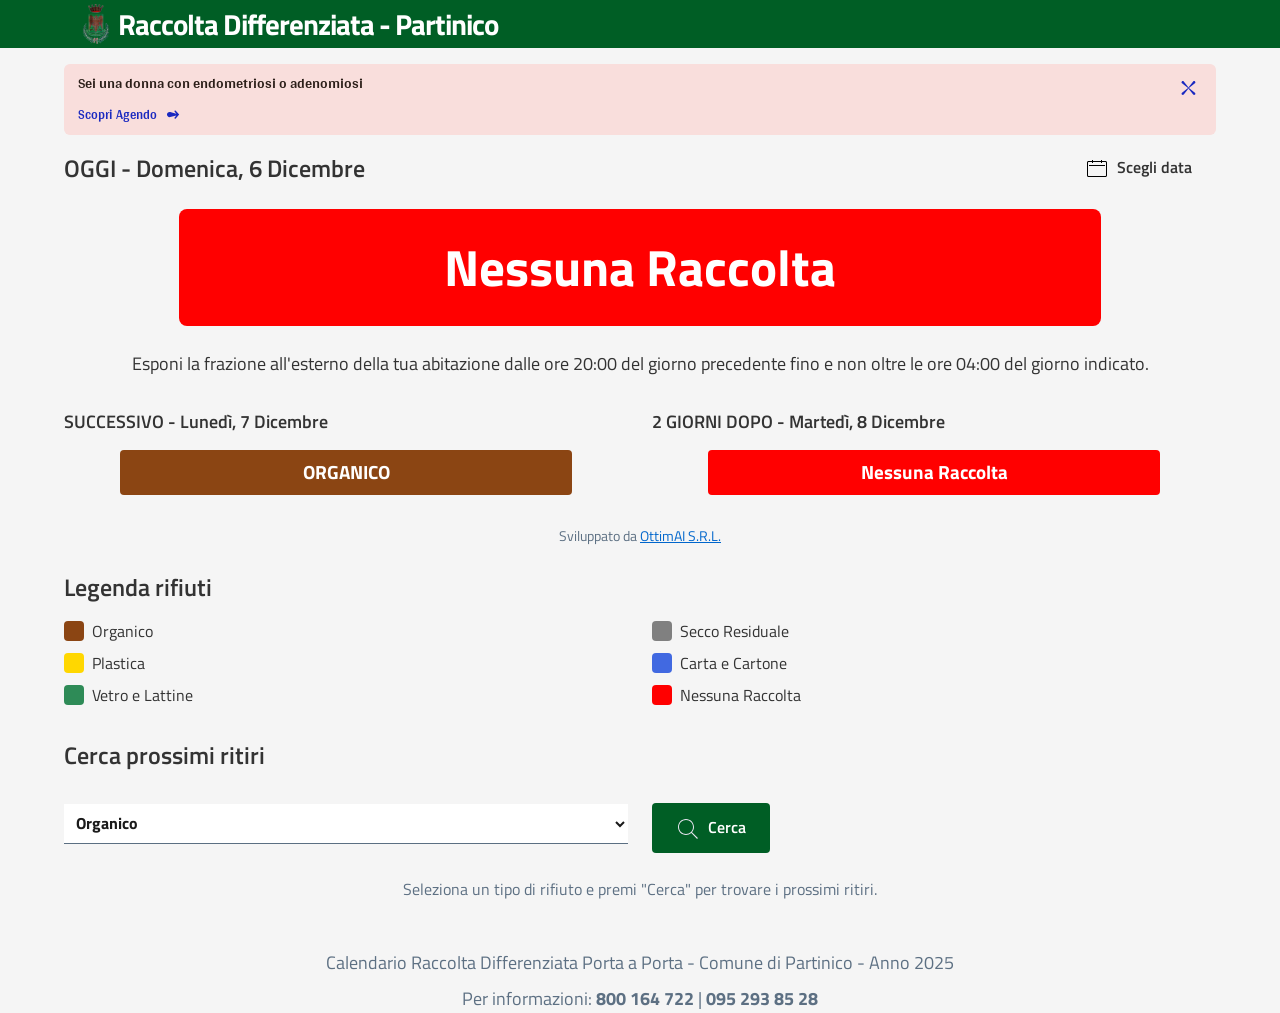
==== commit e31ee323: "add dismissible Agendo promo banner between header and content Pink card with Arya-font heading, a S" ====
--- a/index.html
+++ b/index.html
@@ -17,6 +17,10 @@
 
     <!-- Bootstrap Italia CSS -->
     <link rel="stylesheet" href="bootstrap-italia/css/bootstrap-italia.min.css">
+    <!-- Arya font (promo banner) -->
+    <link rel="preconnect" href="https://fonts.googleapis.com">
+    <link rel="preconnect" href="https://fonts.gstatic.com" crossorigin>
+    <link href="https://fonts.googleapis.com/css2?family=Arya:wght@400;700&display=swap" rel="stylesheet">
     <!-- Custom Theme CSS -->
     <link rel="stylesheet" href="custom-theme.css">
 
@@ -57,6 +61,41 @@
         </div>
     </header>
 
+    <!-- Promo Banner -->
+    <div class="container mt-3" id="promo-banner-wrapper">
+        <div class="promo-banner">
+            <div class="promo-banner-top">
+                <p class="promo-banner-title">Sei una donna con endometriosi o adenomiosi</p>
+                <button type="button" class="promo-banner-close" id="promo-banner-close" aria-label="Chiudi messaggio">
+                    <svg class="promo-banner-icon" viewBox="0 0 30 30" fill="none"
+                        xmlns="http://www.w3.org/2000/svg" aria-hidden="true">
+                        <path fill-rule="evenodd" clip-rule="evenodd"
+                            d="M8.463 22.0353C7.89799 21.4703 7.95154 20.539 8.57759 20.0425L15.0181 14.9345C15.1727 14.8119 15.3946 14.8247 15.5341 14.9642C15.6736 15.1037 15.6863 15.3256 15.5637 15.4802L10.4558 21.9207C9.95923 22.5467 9.02802 22.6003 8.463 22.0353Z"
+                            fill="#1A29C0" />
+                        <path fill-rule="evenodd" clip-rule="evenodd"
+                            d="M22.5331 22.0353C23.0981 21.4703 23.0446 20.539 22.4185 20.0425L15.978 14.9345C15.8234 14.8119 15.6015 14.8247 15.462 14.9642C15.3225 15.1037 15.3098 15.3256 15.4324 15.4802L20.5403 21.9207C21.0369 22.5467 21.9681 22.6003 22.5331 22.0353Z"
+                            fill="#1A29C0" />
+                        <path fill-rule="evenodd" clip-rule="evenodd"
+                            d="M8.463 7.96375C7.89799 8.52877 7.95154 9.45998 8.57759 9.95651L15.0181 15.0645C15.1727 15.1871 15.3946 15.1743 15.5341 15.0348C15.6736 14.8953 15.6863 14.6734 15.5637 14.5188L10.4558 8.07834C9.95923 7.45229 9.02802 7.39874 8.463 7.96375Z"
+                            fill="#1A29C0" />
+                        <path fill-rule="evenodd" clip-rule="evenodd"
+                            d="M22.5331 7.96375C23.0981 8.52877 23.0446 9.45998 22.4185 9.95651L15.978 15.0645C15.8234 15.1871 15.6015 15.1743 15.462 15.0348C15.3225 14.8953 15.3098 14.6734 15.4324 14.5188L20.5403 8.07834C21.0369 7.45229 21.9681 7.39874 22.5331 7.96375Z"
+                            fill="#1A29C0" />
+                    </svg>
+                </button>
+            </div>
+            <a href="https://agendo.health/download" target="_blank" rel="noopener noreferrer" class="promo-banner-cta">
+                Scopri Agendo
+                <svg class="promo-banner-icon" viewBox="0 0 30 30" fill="none" xmlns="http://www.w3.org/2000/svg"
+                    aria-hidden="true">
+                    <path
+                        d="M18.3359 10.2528C18.717 9.91407 19.2845 9.91938 19.6582 10.2469L19.7471 10.3358L24.3379 15.4998L19.7471 20.6639C19.3802 21.0767 18.7487 21.1138 18.3359 20.7469C17.955 20.4082 17.8934 19.8439 18.1748 19.4344L18.2529 19.3358L20.5596 16.7391L12.3555 18.869C10.151 19.4412 8 17.7773 8 15.4998C8.00001 13.2223 10.151 11.5585 12.3555 12.1307L20.5596 14.2596L18.2529 11.6639C17.9142 11.2829 17.9195 10.7153 18.2471 10.3416L18.3359 10.2528Z"
+                        fill="#1A29C0" />
+                </svg>
+            </a>
+        </div>
+    </div>
+
     <!-- Main Content Container -->
     <div class="container">
 
@@ -304,6 +343,19 @@
 
     <!-- Bootstrap Italia JavaScript -->
     <script src="bootstrap-italia/js/bootstrap-italia.bundle.min.js"></script>
+
+    <!-- Promo Banner dismiss -->
+    <script>
+        (function () {
+            const closeBtn = document.getElementById('promo-banner-close');
+            const wrapper = document.getElementById('promo-banner-wrapper');
+            if (closeBtn && wrapper) {
+                closeBtn.addEventListener('click', function () {
+                    wrapper.remove();
+                });
+            }
+        })();
+    </script>
 
     <script>
         bootstrap.loadFonts('/bootstrap-italia/fonts');
--- a/custom-theme.css
+++ b/custom-theme.css
@@ -52,6 +52,70 @@
   --bs-btn-active-color: #fff;
   --bs-btn-active-bg: var(--comune-green-dark);
   --bs-btn-active-border-color: var(--comune-green-dark);
+}
+
+/* Promo Banner */
+.promo-banner {
+  position: relative;
+  background-color: #F9DEDC;
+  border-radius: 6px;
+  padding: 0.6rem 0.85rem;
+  font-family: 'Arya', sans-serif;
+}
+
+.promo-banner-top {
+  display: flex;
+  align-items: flex-start;
+  justify-content: space-between;
+  gap: 0.5rem;
+}
+
+.promo-banner-title {
+  margin: 0 0 0.2rem 0;
+  font-size: 0.9rem;
+  font-weight: 700;
+  line-height: 1.25;
+  color: #2C1F19;
+}
+
+.promo-banner-cta {
+  display: inline-flex;
+  align-items: center;
+  gap: 0.3rem;
+  font-size: 0.8rem;
+  font-weight: 700;
+  color: #1A29C0;
+  text-decoration: none;
+}
+
+.promo-banner-cta:hover {
+  color: #1A29C0;
+  text-decoration: underline;
+}
+
+.promo-banner-icon {
+  display: block;
+  flex: 0 0 auto;
+}
+
+.promo-banner-cta .promo-banner-icon {
+  width: 1.4rem;
+  height: 1.4rem;
+}
+
+.promo-banner-close {
+  flex: 0 0 auto;
+  display: inline-flex;
+  padding: 0;
+  line-height: 0;
+  background: transparent;
+  border: none;
+  cursor: pointer;
+}
+
+.promo-banner-close .promo-banner-icon {
+  width: 1.75rem;
+  height: 1.75rem;
 }
 
 /* Header Customizations */
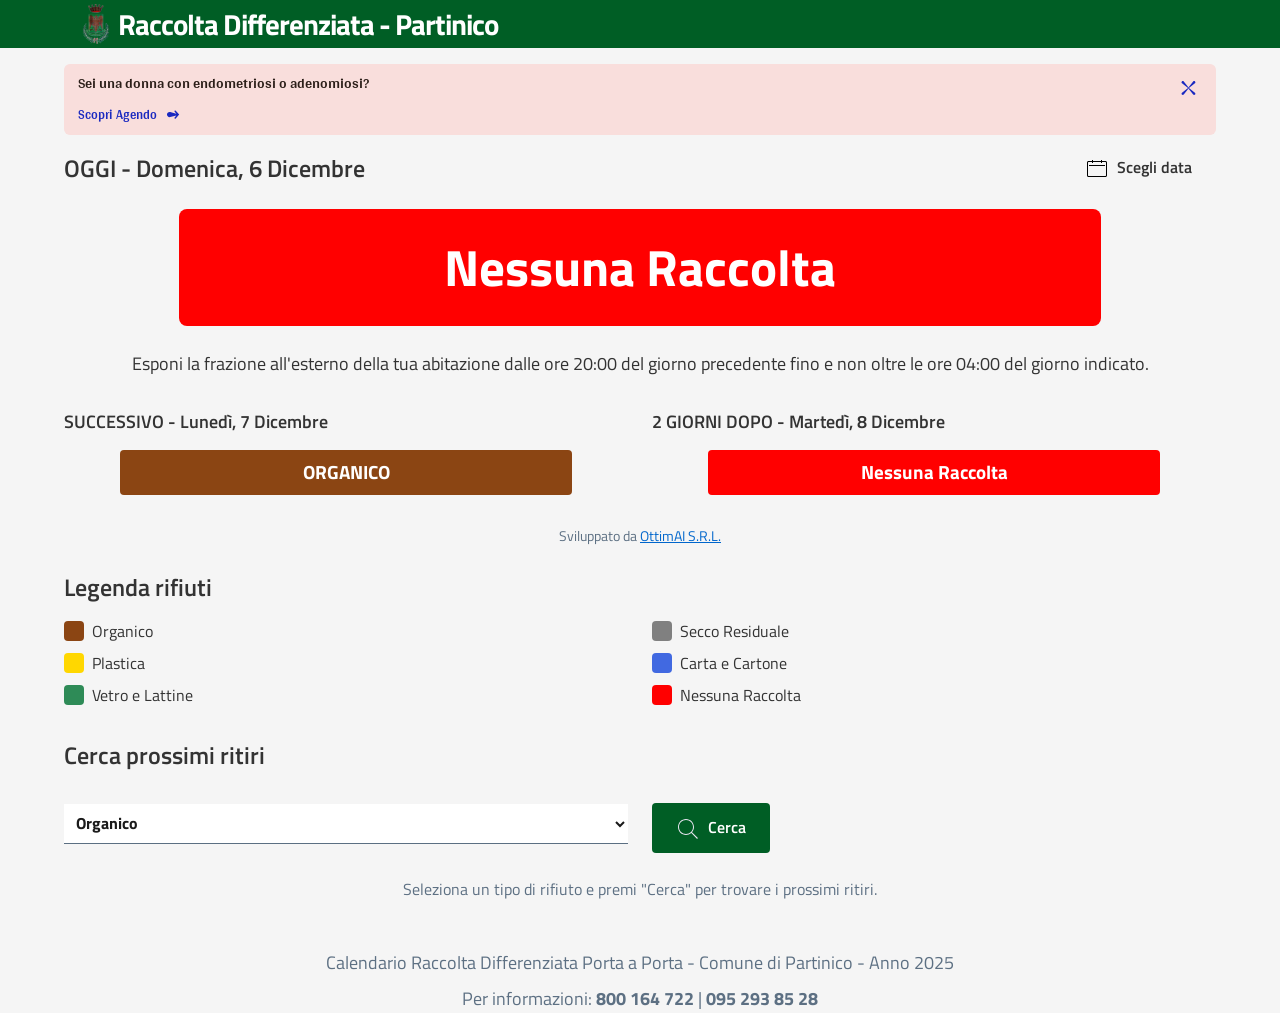
==== commit 7481aa4c: "add question mark" ====
--- a/index.html
+++ b/index.html
@@ -17,12 +17,8 @@
 
     <!-- Bootstrap Italia CSS -->
     <link rel="stylesheet" href="bootstrap-italia/css/bootstrap-italia.min.css">
-    <!-- Arya font (promo banner) -->
-    <link rel="preconnect" href="https://fonts.googleapis.com">
-    <link rel="preconnect" href="https://fonts.gstatic.com" crossorigin>
-    <link href="https://fonts.googleapis.com/css2?family=Arya:wght@400;700&display=swap" rel="stylesheet">
-    <!-- Custom Theme CSS -->
-    <link rel="stylesheet" href="custom-theme.css">
+    <!-- Custom Theme CSS (self-hosted Arya font declared inside) -->
+    <link rel="stylesheet" href="custom-theme.css?v=20260628-2">
 
 </head>
 
@@ -65,7 +61,7 @@
     <div class="container mt-3" id="promo-banner-wrapper">
         <div class="promo-banner">
             <div class="promo-banner-top">
-                <p class="promo-banner-title">Sei una donna con endometriosi o adenomiosi</p>
+                <p class="promo-banner-title">Sei una donna con endometriosi o adenomiosi?</p>
                 <button type="button" class="promo-banner-close" id="promo-banner-close" aria-label="Chiudi messaggio">
                     <svg class="promo-banner-icon" viewBox="0 0 30 30" fill="none"
                         xmlns="http://www.w3.org/2000/svg" aria-hidden="true">
--- a/custom-theme.css
+++ b/custom-theme.css
@@ -1,7 +1,24 @@
-/* 
+/*
  * Bootstrap Italia Custom Theme for Partinico Waste Collection PWA
  * Preserves the green theme (#005e25) and waste type color coding
  */
+
+/* Self-hosted Arya font (promo banner) - latin subset, works offline */
+@font-face {
+  font-family: 'Arya';
+  font-style: normal;
+  font-weight: 400;
+  font-display: swap;
+  src: url('fonts/arya-400.woff2') format('woff2');
+}
+
+@font-face {
+  font-family: 'Arya';
+  font-style: normal;
+  font-weight: 700;
+  font-display: swap;
+  src: url('fonts/arya-700.woff2') format('woff2');
+}
 
 :root {
   /* Primary Brand Colors - Override Bootstrap Italia defaults */
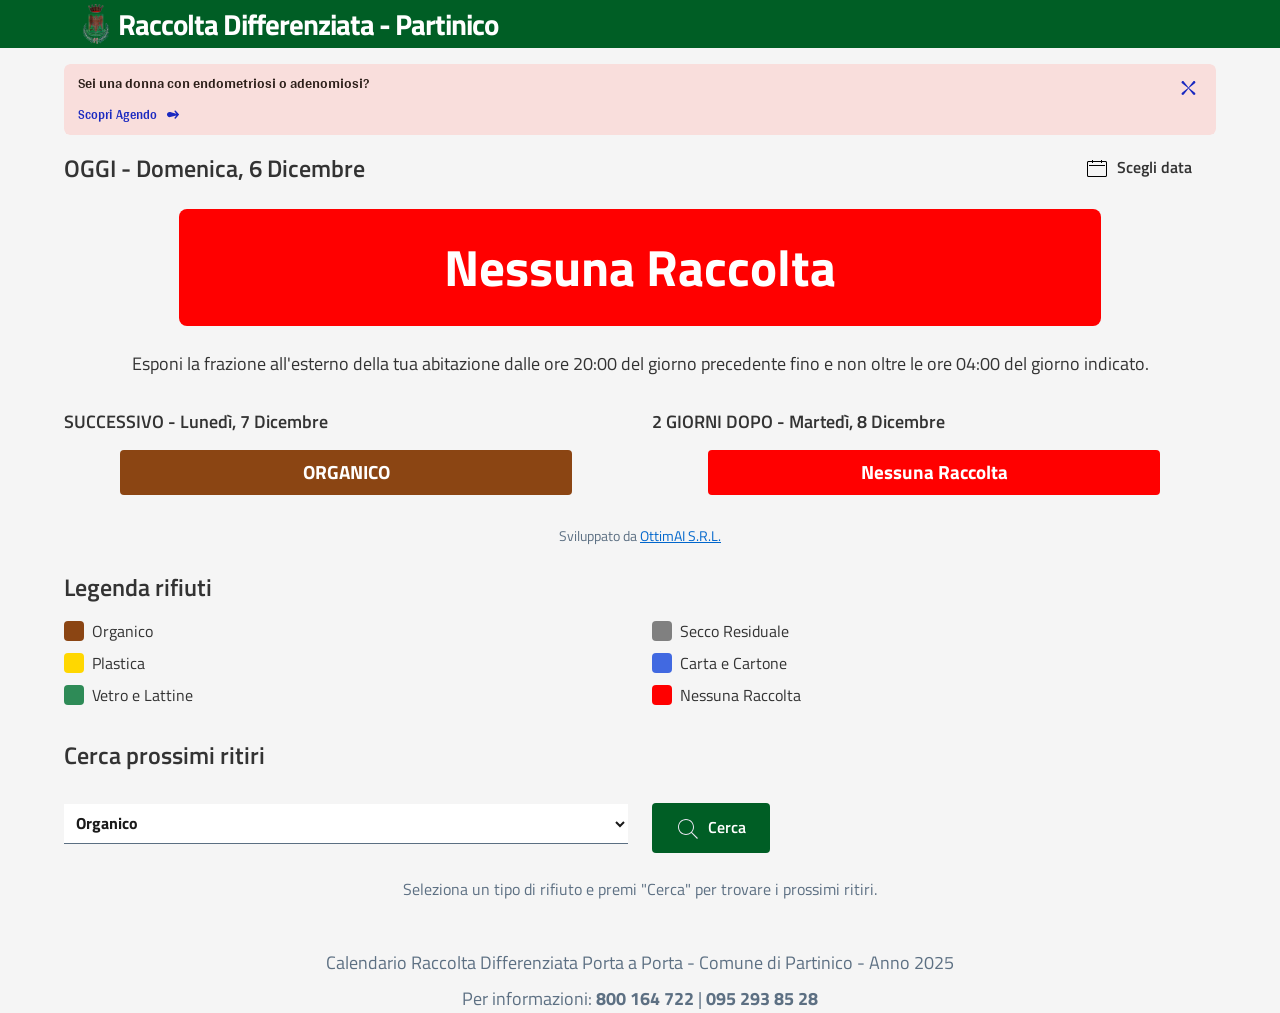
==== commit 1c7a26bf: "Add 3S Schillizzi banner in a sliding carousel with the Agendo banner Turn the promo banner row into" ====
--- a/index.html
+++ b/index.html
@@ -18,7 +18,7 @@
     <!-- Bootstrap Italia CSS -->
     <link rel="stylesheet" href="bootstrap-italia/css/bootstrap-italia.min.css">
     <!-- Custom Theme CSS (self-hosted Arya font declared inside) -->
-    <link rel="stylesheet" href="custom-theme.css?v=20260628-2">
+    <link rel="stylesheet" href="custom-theme.css?v=20260830-1">
 
 </head>
 
@@ -57,12 +57,14 @@
         </div>
     </header>
 
-    <!-- Promo Banner -->
+    <!-- Promo Banner Carousel -->
     <div class="container mt-3" id="promo-banner-wrapper">
+        <div class="promo-carousel" id="promo-carousel">
+            <div class="promo-carousel-slide">
         <div class="promo-banner">
             <div class="promo-banner-top">
                 <p class="promo-banner-title">Sei una donna con endometriosi o adenomiosi?</p>
-                <button type="button" class="promo-banner-close" id="promo-banner-close" aria-label="Chiudi messaggio">
+                <button type="button" class="promo-banner-close" aria-label="Chiudi messaggio">
                     <svg class="promo-banner-icon" viewBox="0 0 30 30" fill="none"
                         xmlns="http://www.w3.org/2000/svg" aria-hidden="true">
                         <path fill-rule="evenodd" clip-rule="evenodd"
@@ -89,6 +91,41 @@
                         fill="#1A29C0" />
                 </svg>
             </a>
+        </div>
+            </div>
+            <div class="promo-carousel-slide">
+        <div class="promo-banner">
+            <div class="promo-banner-top">
+                <p class="promo-banner-title">Cerchi infissi e serramenti su misura?</p>
+                <button type="button" class="promo-banner-close" aria-label="Chiudi messaggio">
+                    <svg class="promo-banner-icon" viewBox="0 0 30 30" fill="none"
+                        xmlns="http://www.w3.org/2000/svg" aria-hidden="true">
+                        <path fill-rule="evenodd" clip-rule="evenodd"
+                            d="M8.463 22.0353C7.89799 21.4703 7.95154 20.539 8.57759 20.0425L15.0181 14.9345C15.1727 14.8119 15.3946 14.8247 15.5341 14.9642C15.6736 15.1037 15.6863 15.3256 15.5637 15.4802L10.4558 21.9207C9.95923 22.5467 9.02802 22.6003 8.463 22.0353Z"
+                            fill="#1A29C0" />
+                        <path fill-rule="evenodd" clip-rule="evenodd"
+                            d="M22.5331 22.0353C23.0981 21.4703 23.0446 20.539 22.4185 20.0425L15.978 14.9345C15.8234 14.8119 15.6015 14.8247 15.462 14.9642C15.3225 15.1037 15.3098 15.3256 15.4324 15.4802L20.5403 21.9207C21.0369 22.5467 21.9681 22.6003 22.5331 22.0353Z"
+                            fill="#1A29C0" />
+                        <path fill-rule="evenodd" clip-rule="evenodd"
+                            d="M8.463 7.96375C7.89799 8.52877 7.95154 9.45998 8.57759 9.95651L15.0181 15.0645C15.1727 15.1871 15.3946 15.1743 15.5341 15.0348C15.6736 14.8953 15.6863 14.6734 15.5637 14.5188L10.4558 8.07834C9.95923 7.45229 9.02802 7.39874 8.463 7.96375Z"
+                            fill="#1A29C0" />
+                        <path fill-rule="evenodd" clip-rule="evenodd"
+                            d="M22.5331 7.96375C23.0981 8.52877 23.0446 9.45998 22.4185 9.95651L15.978 15.0645C15.8234 15.1871 15.6015 15.1743 15.462 15.0348C15.3225 14.8953 15.3098 14.6734 15.4324 14.5188L20.5403 8.07834C21.0369 7.45229 21.9681 7.39874 22.5331 7.96375Z"
+                            fill="#1A29C0" />
+                    </svg>
+                </button>
+            </div>
+            <a href="https://schillizzi.it" target="_blank" rel="noopener noreferrer" class="promo-banner-cta">
+                Scopri <span class="schillizzi-brand">3S Schillizzi</span>
+                <svg class="promo-banner-icon" viewBox="0 0 30 30" fill="none" xmlns="http://www.w3.org/2000/svg"
+                    aria-hidden="true">
+                    <path
+                        d="M18.3359 10.2528C18.717 9.91407 19.2845 9.91938 19.6582 10.2469L19.7471 10.3358L24.3379 15.4998L19.7471 20.6639C19.3802 21.0767 18.7487 21.1138 18.3359 20.7469C17.955 20.4082 17.8934 19.8439 18.1748 19.4344L18.2529 19.3358L20.5596 16.7391L12.3555 18.869C10.151 19.4412 8 17.7773 8 15.4998C8.00001 13.2223 10.151 11.5585 12.3555 12.1307L20.5596 14.2596L18.2529 11.6639C17.9142 11.2829 17.9195 10.7153 18.2471 10.3416L18.3359 10.2528Z"
+                        fill="#1A29C0" />
+                </svg>
+            </a>
+        </div>
+            </div>
         </div>
     </div>
 
@@ -340,16 +377,71 @@
     <!-- Bootstrap Italia JavaScript -->
     <script src="bootstrap-italia/js/bootstrap-italia.bundle.min.js"></script>
 
-    <!-- Promo Banner dismiss -->
+    <!-- Promo Banner carousel: dismiss + auto-slide -->
     <script>
         (function () {
-            const closeBtn = document.getElementById('promo-banner-close');
             const wrapper = document.getElementById('promo-banner-wrapper');
-            if (closeBtn && wrapper) {
-                closeBtn.addEventListener('click', function () {
-                    wrapper.remove();
+            const carousel = document.getElementById('promo-carousel');
+            if (!wrapper || !carousel) return;
+
+            let timer = null;
+
+            function getSlides() {
+                return carousel.querySelectorAll('.promo-carousel-slide');
+            }
+
+            function next() {
+                const slides = getSlides();
+                if (slides.length < 2) {
+                    stop();
+                    return;
+                }
+                const width = carousel.clientWidth;
+                if (!width) return;
+                const current = Math.round(carousel.scrollLeft / width);
+                const target = (current + 1) % slides.length;
+                carousel.scrollTo({ left: target * width, behavior: 'smooth' });
+            }
+
+            function start() {
+                stop();
+                if (getSlides().length > 1) {
+                    timer = setInterval(next, 5000);
+                }
+            }
+
+            function stop() {
+                if (timer !== null) {
+                    clearInterval(timer);
+                    timer = null;
+                }
+            }
+
+            // Each banner has its own close button: remove that slide only,
+            // and the whole row once no banners are left.
+            wrapper.querySelectorAll('.promo-banner-close').forEach(function (btn) {
+                btn.addEventListener('click', function () {
+                    const slide = btn.closest('.promo-carousel-slide');
+                    if (slide) slide.remove();
+                    if (getSlides().length === 0) {
+                        wrapper.remove();
+                        stop();
+                    } else {
+                        start();
+                    }
                 });
-            }
+            });
+
+            // Manual swipe/scroll restarts the 5s countdown.
+            ['pointerdown', 'touchstart', 'wheel'].forEach(function (evt) {
+                carousel.addEventListener(evt, start, { passive: true });
+            });
+
+            document.addEventListener('visibilitychange', function () {
+                if (document.hidden) { stop(); } else { start(); }
+            });
+
+            start();
         })();
     </script>
 
--- a/custom-theme.css
+++ b/custom-theme.css
@@ -69,6 +69,43 @@
   --bs-btn-active-color: #fff;
   --bs-btn-active-bg: var(--comune-green-dark);
   --bs-btn-active-border-color: var(--comune-green-dark);
+}
+
+/* Promo Banner Carousel: horizontally slidable row of banners (swipe or
+   auto-advance every 5s via JS in index.html) */
+.promo-carousel {
+  display: flex;
+  overflow-x: auto;
+  scroll-snap-type: x mandatory;
+  -webkit-overflow-scrolling: touch;
+  scrollbar-width: none;
+  border-radius: 6px;
+}
+
+.promo-carousel::-webkit-scrollbar {
+  display: none;
+}
+
+.promo-carousel-slide {
+  flex: 0 0 100%;
+  min-width: 100%;
+  scroll-snap-align: start;
+}
+
+.promo-carousel-slide .promo-banner {
+  height: 100%;
+}
+
+/* "3S Schillizzi" brand mark (schillizzi.it).
+   TODO: schillizzi.it was unreachable (server down) when this was added, so
+   the font/color below approximate the brand — replace these values with the
+   exact ones from the site once it is back online. */
+.schillizzi-brand {
+  font-family: 'Arya', sans-serif;
+  font-weight: 700;
+  text-transform: uppercase;
+  letter-spacing: 0.05em;
+  color: #333333;
 }
 
 /* Promo Banner */
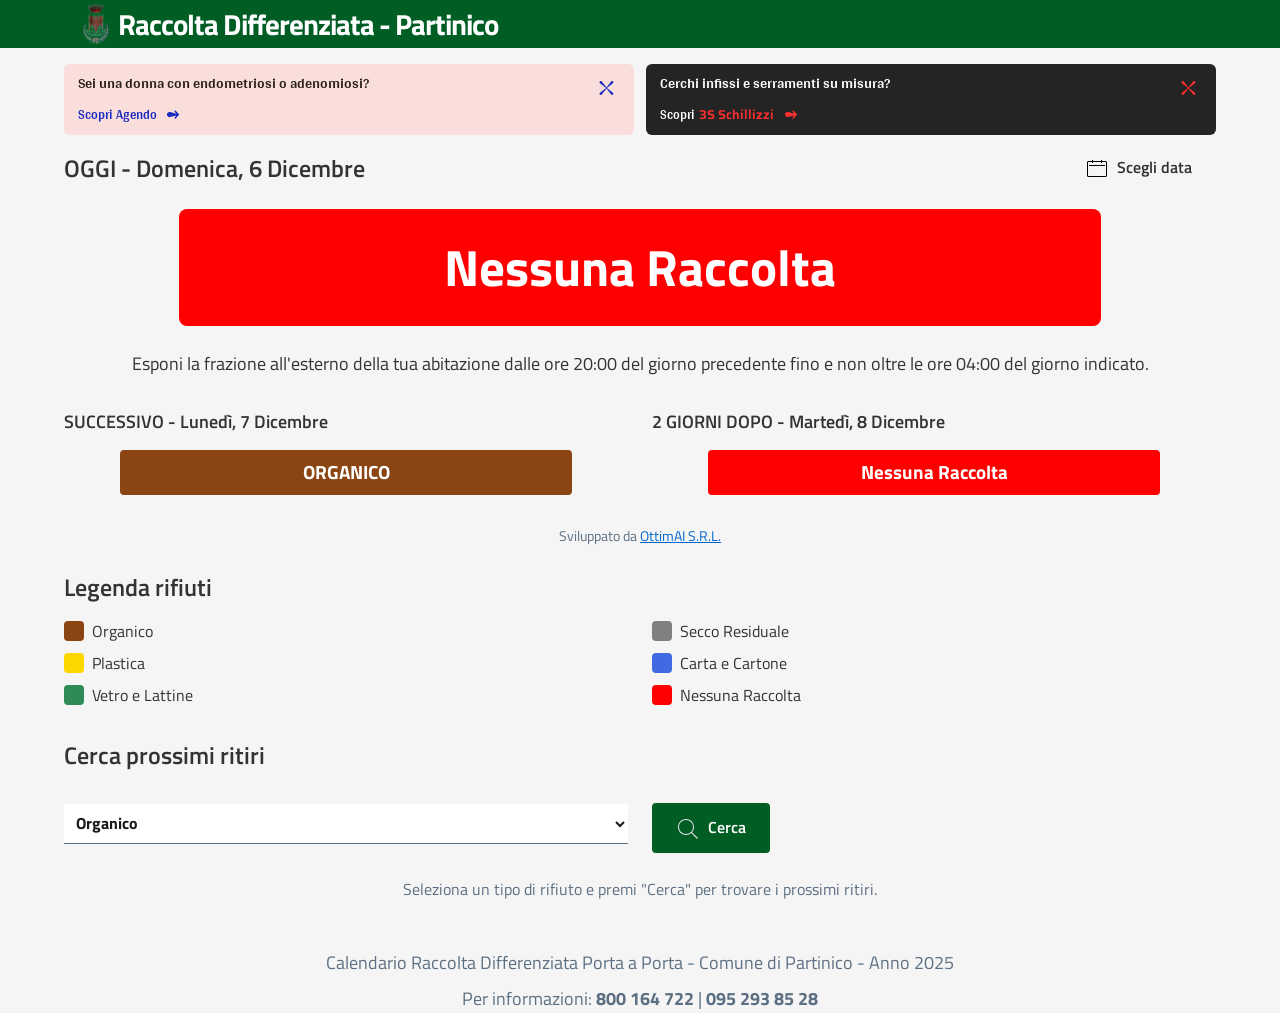
==== commit 6b1198e4: "Show promo banners as side-by-side cards in one swipeable row Cards sit next to each other with a ga" ====
--- a/index.html
+++ b/index.html
@@ -18,7 +18,7 @@
     <!-- Bootstrap Italia CSS -->
     <link rel="stylesheet" href="bootstrap-italia/css/bootstrap-italia.min.css">
     <!-- Custom Theme CSS (self-hosted Arya font declared inside) -->
-    <link rel="stylesheet" href="custom-theme.css?v=20260830-1">
+    <link rel="stylesheet" href="custom-theme.css?v=20260830-3">
 
 </head>
 
@@ -94,7 +94,7 @@
         </div>
             </div>
             <div class="promo-carousel-slide">
-        <div class="promo-banner">
+        <div class="promo-banner promo-banner-schillizzi">
             <div class="promo-banner-top">
                 <p class="promo-banner-title">Cerchi infissi e serramenti su misura?</p>
                 <button type="button" class="promo-banner-close" aria-label="Chiudi messaggio">
@@ -396,11 +396,19 @@
                     stop();
                     return;
                 }
-                const width = carousel.clientWidth;
-                if (!width) return;
-                const current = Math.round(carousel.scrollLeft / width);
+                const maxScroll = carousel.scrollWidth - carousel.clientWidth;
+                if (maxScroll < 8) return; // all cards fit side by side, nothing to slide
+                // find the slide closest to the current scroll position
+                let current = 0;
+                slides.forEach(function (slide, i) {
+                    if (Math.abs(slide.offsetLeft - carousel.scrollLeft) <
+                        Math.abs(slides[current].offsetLeft - carousel.scrollLeft)) {
+                        current = i;
+                    }
+                });
                 const target = (current + 1) % slides.length;
-                carousel.scrollTo({ left: target * width, behavior: 'smooth' });
+                const left = Math.min(slides[target].offsetLeft, maxScroll);
+                carousel.scrollTo({ left: left, behavior: 'smooth' });
             }
 
             function start() {
--- a/custom-theme.css
+++ b/custom-theme.css
@@ -18,6 +18,15 @@
   font-weight: 700;
   font-display: swap;
   src: url('fonts/arya-700.woff2') format('woff2');
+}
+
+/* Self-hosted Saira font ("3S Schillizzi" brand mark) - latin subset */
+@font-face {
+  font-family: 'Saira';
+  font-style: normal;
+  font-weight: 600;
+  font-display: swap;
+  src: url('fonts/saira-600.woff2') format('woff2');
 }
 
 :root {
@@ -71,41 +80,67 @@
   --bs-btn-active-border-color: var(--comune-green-dark);
 }
 
-/* Promo Banner Carousel: horizontally slidable row of banners (swipe or
-   auto-advance every 5s via JS in index.html) */
+/* Promo Banner Carousel: banners as cards side by side in one swipeable
+   row (auto-advance every 5s via JS in index.html when they overflow) */
 .promo-carousel {
   display: flex;
+  gap: 0.75rem;
   overflow-x: auto;
   scroll-snap-type: x mandatory;
   -webkit-overflow-scrolling: touch;
   scrollbar-width: none;
-  border-radius: 6px;
 }
 
 .promo-carousel::-webkit-scrollbar {
   display: none;
 }
 
+/* On small screens each card takes most of the row so the next one peeks
+   in from the side; from md up both cards fit next to each other. */
 .promo-carousel-slide {
-  flex: 0 0 100%;
-  min-width: 100%;
+  flex: 0 0 86%;
+  min-width: 0;
   scroll-snap-align: start;
+}
+
+@media (min-width: 768px) {
+  .promo-carousel-slide {
+    flex: 1 1 0;
+  }
 }
 
 .promo-carousel-slide .promo-banner {
   height: 100%;
 }
 
-/* "3S Schillizzi" brand mark (schillizzi.it).
-   TODO: schillizzi.it was unreachable (server down) when this was added, so
-   the font/color below approximate the brand — replace these values with the
-   exact ones from the site once it is back online. */
+/* "3S Schillizzi" brand mark — exact style of the "3S" logo heading on
+   schillizzi.it (color #FF2F2F, "Saira" 600, from the site's Elementor CSS) */
 .schillizzi-brand {
-  font-family: 'Arya', sans-serif;
-  font-weight: 700;
-  text-transform: uppercase;
-  letter-spacing: 0.05em;
-  color: #333333;
+  font-family: 'Saira', sans-serif;
+  font-weight: 600;
+  color: #FF2F2F;
+}
+
+/* Schillizzi banner variant — palette taken from schillizzi.it:
+   #242424 section background, #ffffff text, #FF2F2F accent */
+.promo-banner.promo-banner-schillizzi {
+  background-color: #242424;
+}
+
+.promo-banner-schillizzi .promo-banner-title {
+  color: #ffffff;
+}
+
+.promo-banner-schillizzi .promo-banner-cta {
+  color: #ffffff;
+}
+
+.promo-banner-schillizzi .promo-banner-cta:hover {
+  color: #ffffff;
+}
+
+.promo-banner-schillizzi .promo-banner-icon path {
+  fill: #FF2F2F;
 }
 
 /* Promo Banner */
